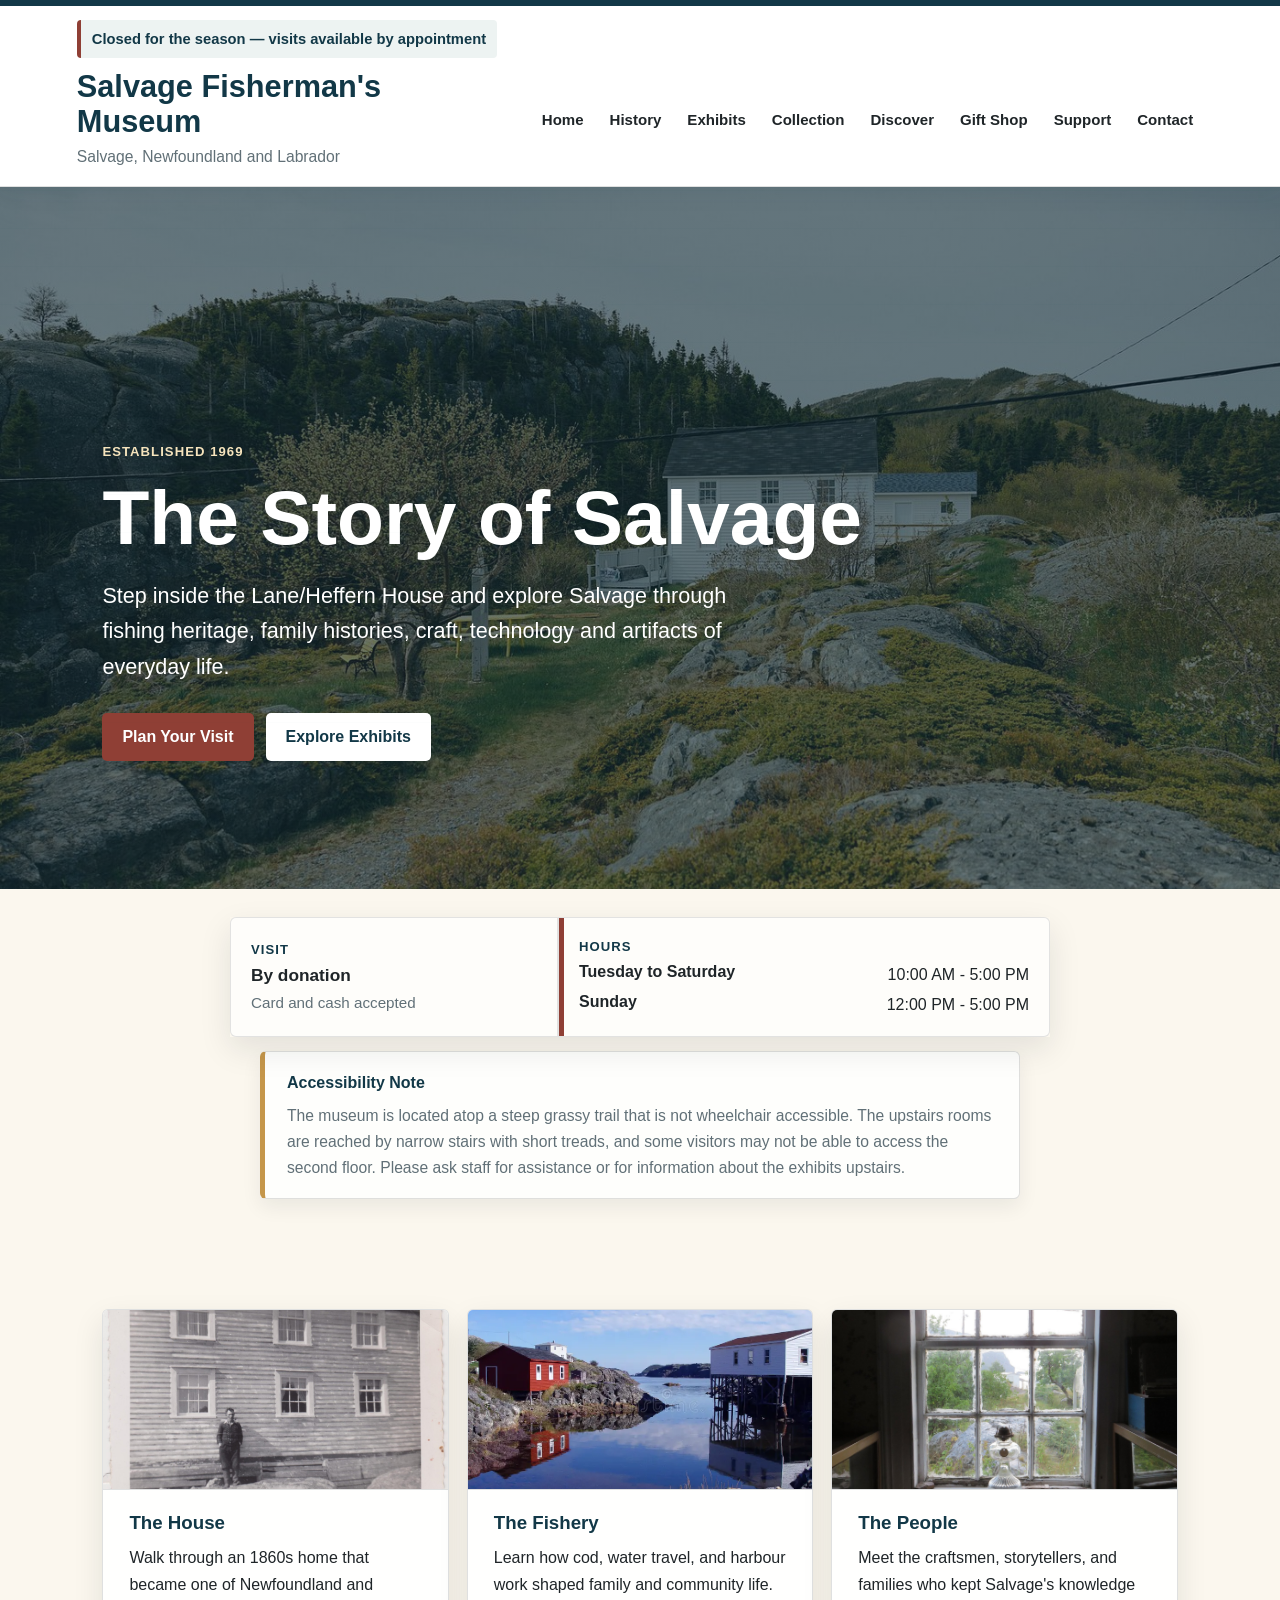
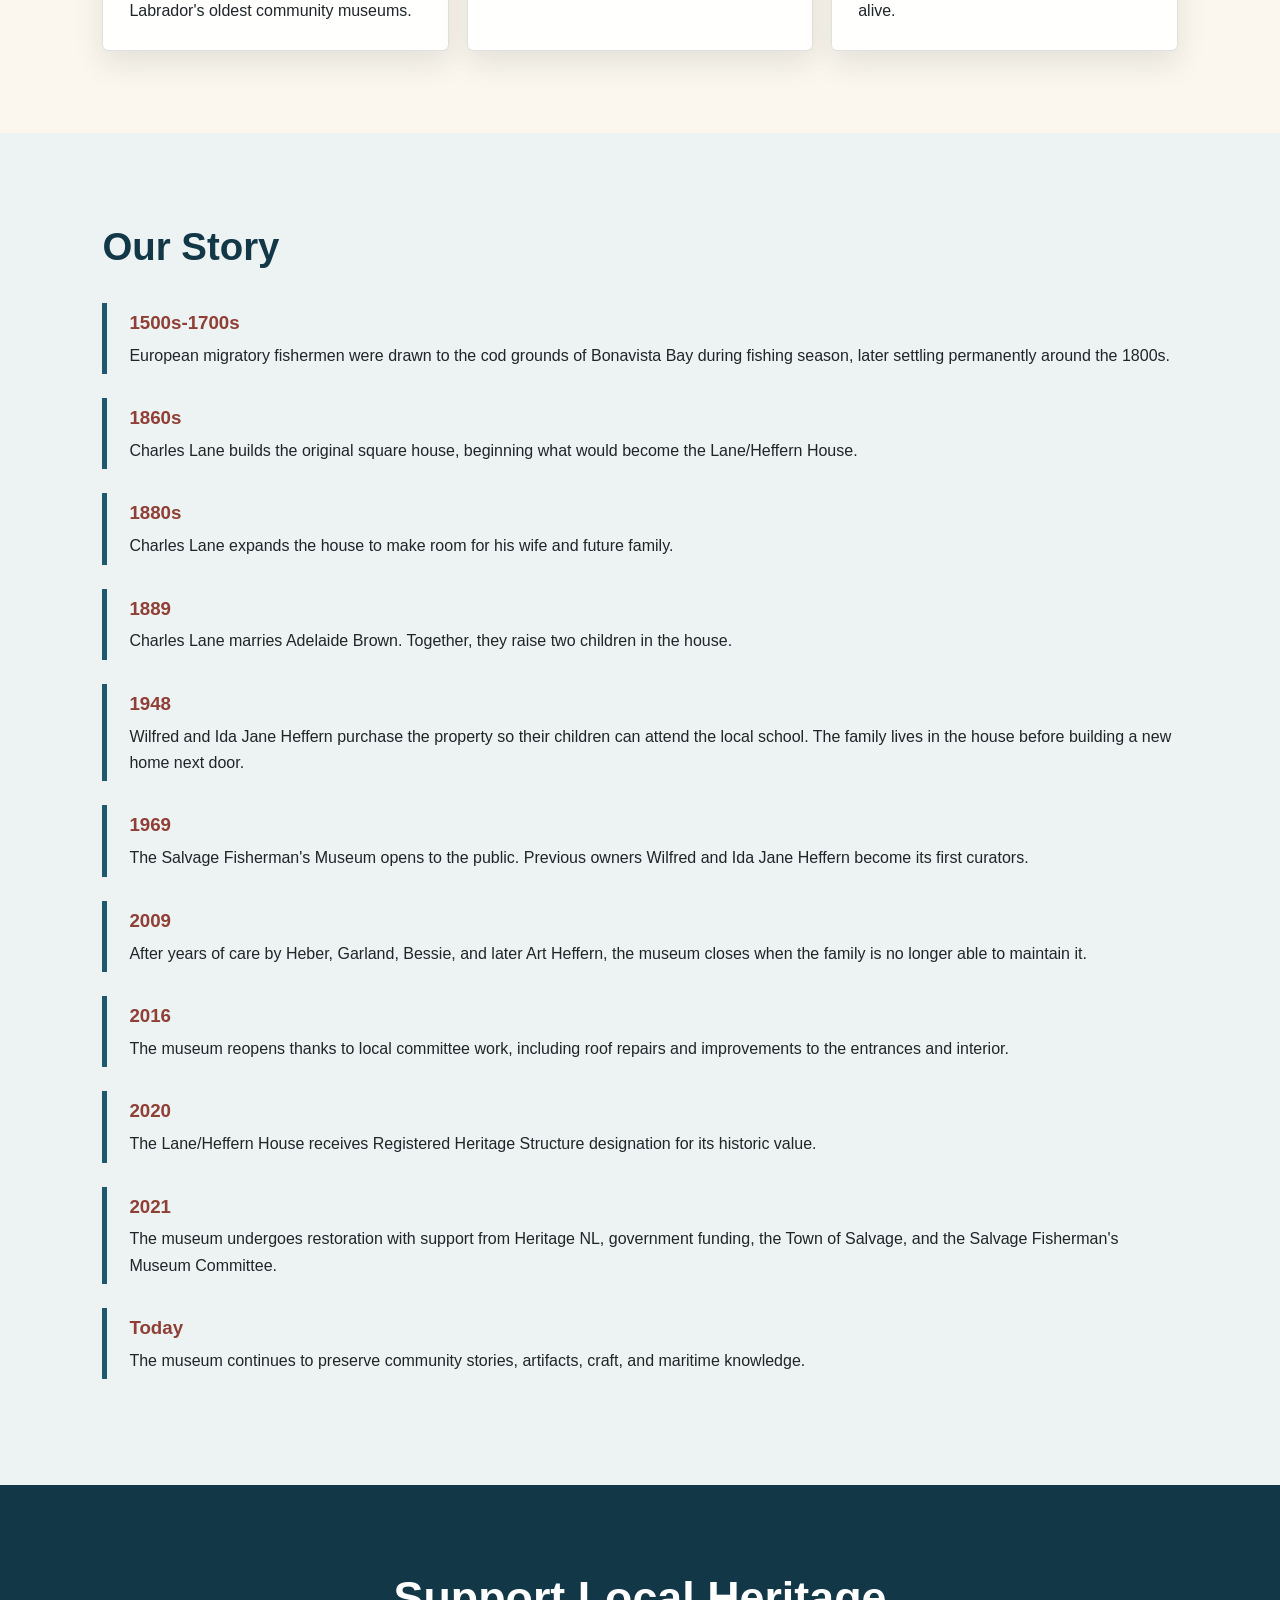
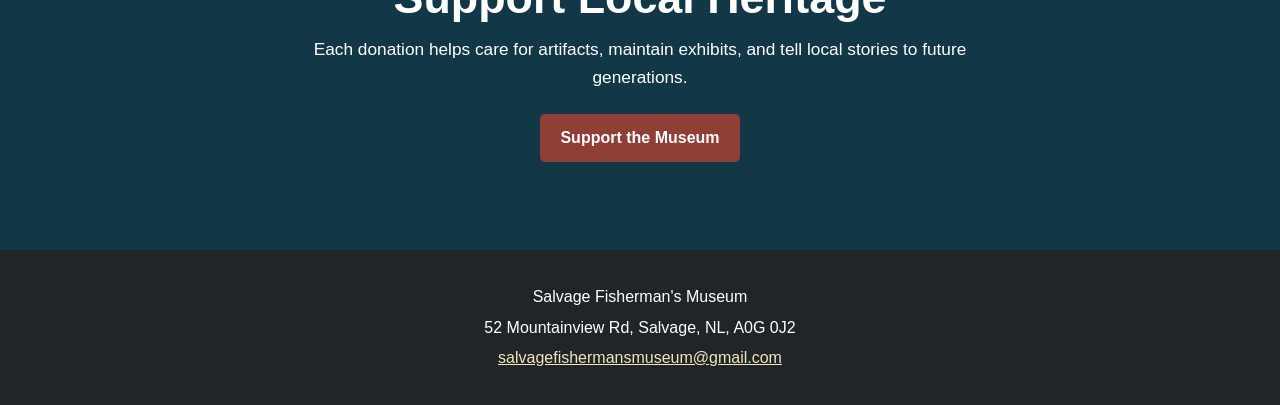
==== index.html @ 5c36ad3f "removed indigenous section on timeline; not meaningful information" ====
<!DOCTYPE html>
<html lang="en"><head>
<meta charset="UTF-8">
<meta name="viewport" content="width=device-width, initial-scale=1.0">
<title>Salvage Fisherman's Museum | Salvage, Newfoundland</title>
<meta name="description" content="Visit the Salvage Fisherman's Museum, also known as the Lane/Heffern House, a community museum preserving fishing heritage, family stories, craft, and life in Salvage, Newfoundland.">
<script type="application/ld+json">
{
  "@context": "https://schema.org",
  "@type": "Museum",
  "name": "Salvage Fisherman's Museum",
  "address": {
    "@type": "PostalAddress",
    "streetAddress": "52 Mountainview Rd",
    "addressLocality": "Salvage",
    "addressRegion": "NL",
    "postalCode": "A0G 0J2",
    "addressCountry": "Canada"
  },
  "description": "A community museum preserving the fishing heritage, stories, landscape, and traditions of Salvage, Newfoundland."
}
</script>
<link rel="stylesheet" href="css/style.css">
</head>

<body>
<header>
<div id="season-status" class="season-banner">By donation - July 7 to September 4</div>

<div class="logo">
<h1>Salvage Fisherman's Museum</h1>
<p>Salvage, Newfoundland and Labrador</p>
</div>

<nav>
<a href="index.html">Home</a>
<a href="history.html">History</a>
<a href="exhibits.html">Exhibits</a>
<a href="collection.html">Collection</a>
<a href="discover.html">Discover</a>
<a href="gift-shop.html">Gift Shop</a>
<a href="support.html">Support</a>
<a href="contact.html">Contact</a>
</nav>
</header>

<section class="hero">
<div class="hero-text">
<h2>The Story of Salvage</h2>
<p>Step inside the Lane/Heffern House and explore Salvage through fishing heritage, family histories, craft, technology and artifacts of everyday life.</p>

<div class="buttons">
<a class="button" href="#visitor-info">Plan Your Visit</a>
<a class="button secondary" href="exhibits.html">Explore Exhibits</a>
</div>
</div>
</section>

<section id="visitor-info" class="notice">
<div class="admission-box">
<span>Visit</span>
<strong>By donation</strong>
<small>Card and cash accepted</small>
</div>
<div class="hours-box">
<span>Hours</span>
<p><strong>Tuesday to Saturday</strong> 10:00 AM - 5:00 PM</p>
<p><strong>Sunday</strong> 12:00 PM - 5:00 PM</p>
</div>
</section>

<section class="home-accessibility">
<h2>Accessibility Note</h2>
<p>The museum is located atop a steep grassy trail that is not wheelchair accessible. The upstairs rooms are reached by narrow stairs with short treads, and some visitors may not be able to access the second floor. Please ask staff for assistance or for information about the exhibits upstairs.</p>
</section>



<section class="cards">
<div class="card">
<img src="images/historic-house-placeholder.jpg" alt="Historic photograph of the museum building">
<h3>The House</h3>
<p>Walk through an 1860s home that became one of Newfoundland and Labrador's oldest community museums.</p>
</div>

<div class="card">
<img src="images/fishing-stages-placeholder.webp" alt="Fishing stages on the harbour in Salvage">
<h3>The Fishery</h3>
<p>Learn how cod, water travel, and harbour work shaped family and community life.</p>
</div>

<div class="card">
<img src="images/main-room-view-placeholder.jpg" alt="View through a museum window from the main room">
<h3>The People</h3>
<p>Meet the craftsmen, storytellers, and families who kept Salvage's knowledge alive.</p>
</div>
</section>

<section class="timeline">
<h2>Our Story</h2>



<div data-editor-block-selected="true">
<h3>1500s-1700s</h3>
<p>European migratory fishermen were drawn to the cod grounds of Bonavista Bay during fishing season, later settling permanently around the 1800s.</p>
</div>

<div>
<h3>1860s</h3>
<p>Charles Lane builds the original square house, beginning what would become the Lane/Heffern House.</p>
</div>

<div>
<h3>1880s</h3>
<p>Charles Lane expands the house to make room for his wife and future family.</p>
</div>

<div>
<h3>1889</h3>
<p>Charles Lane marries Adelaide Brown. Together, they raise two children in the house.</p>
</div>

<div>
<h3>1948</h3>
<p>Wilfred and Ida Jane Heffern purchase the property so their children can attend the local school. The family lives in the house before building a new home next door.</p>
</div>

<div>
<h3>1969</h3>
<p>The Salvage Fisherman's Museum opens to the public. Previous owners Wilfred and Ida Jane Heffern become its first curators.</p>
</div>

<div>
<h3>2009</h3>
<p>After years of care by Heber, Garland, Bessie, and later Art Heffern, the museum closes when the family is no longer able to maintain it.</p>
</div>

<div>
<h3>2016</h3>
<p>The museum reopens thanks to local committee work, including roof repairs and improvements to the entrances and interior.</p>
</div>

<div>
<h3>2020</h3>
<p>The Lane/Heffern House receives Registered Heritage Structure designation for its historic value.</p>
</div>

<div>
<h3>2021</h3>
<p>The museum undergoes restoration with support from Heritage NL, government funding, the Town of Salvage, and the Salvage Fisherman's Museum Committee.</p>
</div>

<div>
<h3>Today</h3>
<p>The museum continues to preserve community stories, artifacts, craft, and maritime knowledge.</p>
</div>
</section>

<section class="support-box">
<h2>Support Local Heritage</h2>
<p>Each donation helps care for artifacts, maintain exhibits, and tell local stories to future generations.</p>
<a class="button" href="support.html">Support the Museum</a>
</section>

<footer>
<p>Salvage Fisherman's Museum</p>
<p>52 Mountainview Rd, Salvage, NL, A0G 0J2</p>
<p><a href="mailto:salvagefishermansmuseum@gmail.com">salvagefishermansmuseum@gmail.com</a></p>
</footer>

<script src="js/main.js"></script>


</body></html>
---- css/style.css ----
:root {
  --ink: #1f2528;
  --muted: #617077;
  --blue: #1f5670;
  --blue-dark: #123847;
  --red: #8f3f35;
  --gold: #c5964a;
  --paper: #fbf7ee;
  --sand: #e8ddc5;
  --mist: #edf3f2;
  --white: #ffffff;
  --line: rgba(31, 37, 40, .14);
  --shadow: 0 12px 30px rgba(20, 34, 42, .10);
}

* {
  box-sizing: border-box;
}

html {
  scroll-behavior: smooth;
}

body {
  margin: 0;
  font-family: Arial, Helvetica, sans-serif;
  background: var(--paper);
  color: var(--ink);
  line-height: 1.65;
}

body::before {
  content: "";
  position: fixed;
  inset: 0;
  pointer-events: none;
  background: linear-gradient(rgba(31,86,112,.025) 1px, transparent 1px);
  background-size: 100% 38px;
  opacity: .45;
}

a {
  color: var(--blue);
}

header {
  position: relative;
  z-index: 2;
  background: var(--white);
  border-top: 6px solid var(--blue-dark);
  border-bottom: 1px solid var(--line);
  padding: 14px clamp(18px, 6vw, 86px) 16px;
  display: grid;
  grid-template-columns: minmax(240px, 1fr) auto;
  gap: 12px 28px;
  align-items: center;
  box-shadow: 0 4px 24px rgba(18, 56, 71, .07);
}

.season-banner {
  grid-column: 1 / -1;
  display: inline-block;
  justify-self: start;
  background: var(--mist);
  color: var(--blue-dark);
  border-left: 4px solid var(--red);
  padding: 7px 11px;
  border-radius: 4px;
  font-weight: 700;
  font-size: .92rem;
}

.logo h1 {
  color: var(--blue-dark);
  margin: 0;
  font-size: clamp(1.45rem, 2.4vw, 2.15rem);
  line-height: 1.12;
  letter-spacing: 0;
}

.logo p {
  margin: 5px 0 0;
  color: var(--muted);
  font-size: .98rem;
}

nav {
  display: flex;
  flex-wrap: wrap;
  justify-content: flex-end;
  gap: 6px;
}

nav a {
  text-decoration: none;
  color: var(--ink);
  padding: 8px 10px;
  border-radius: 4px;
  font-weight: 700;
  font-size: .94rem;
}

nav a:hover {
  background: var(--mist);
  color: var(--blue-dark);
}

.hero {
  min-height: min(78vh, 760px);
  display: grid;
  align-items: end;
  padding: clamp(70px, 10vw, 130px) clamp(22px, 8vw, 110px);
  background:
    linear-gradient(rgba(18, 42, 52, .62), rgba(18, 42, 52, .62)),
    url("../images/museum-landscape-placeholder.jpg");
  background-size: cover;
  background-position: center;
  color: var(--white);
}

.hero-text {
  max-width: 780px;
}

.hero-text::before {
  content: "Established 1969";
  display: inline-block;
  margin-bottom: 18px;
  color: #f6e4bd;
  font-weight: 700;
  letter-spacing: .08em;
  text-transform: uppercase;
  font-size: .82rem;
}

.hero h2 {
  margin: 0;
  font-size: clamp(2.8rem, 6vw, 5.9rem);
  line-height: .98;
  letter-spacing: 0;
}

.hero p {
  max-width: 670px;
  margin: 22px 0 0;
  font-size: clamp(1.05rem, 1.7vw, 1.35rem);
}

.buttons {
  display: flex;
  gap: 12px;
  flex-wrap: wrap;
  margin-top: 28px;
}

.button {
  display: inline-flex;
  align-items: center;
  justify-content: center;
  min-height: 44px;
  background: var(--red);
  color: var(--white);
  padding: 11px 20px;
  border-radius: 5px;
  text-decoration: none;
  font-weight: 700;
}

.button:hover {
  background: #75342d;
}

.secondary {
  background: var(--white);
  color: var(--blue-dark);
}

.secondary:hover {
  background: #f6ead3;
}

.notice {
  position: relative;
  z-index: 1;
  display: grid;
  grid-template-columns: .8fr 1.2fr;
  gap: 0;
  align-items: stretch;
  width: min(820px, calc(100% - 44px));
  margin: 28px auto;
  padding: 0;
  background: transparent;
  border-bottom: 0;
  box-shadow: var(--shadow);
}

.notice div {
  display: grid;
  align-content: center;
  gap: 4px;
  min-height: 92px;
  padding: 18px 20px;
  background: rgba(255, 255, 255, .72);
  border: 1px solid rgba(31, 37, 40, .12);
}

.notice span {
  color: var(--blue-dark);
  font-size: .82rem;
  font-weight: 700;
  letter-spacing: .08em;
  text-transform: uppercase;
}

.notice strong {
  color: var(--ink);
  font-size: 1.08rem;
  line-height: 1.25;
}

.notice p {
  display: flex;
  justify-content: space-between;
  gap: 18px;
  margin: 0;
  color: var(--ink);
}

.notice p strong {
  font-size: 1rem;
}

.notice small {
  color: var(--muted);
  font-size: .95rem;
}

.hours-box {
  border-color: rgba(143, 63, 53, .28);
  border-left: 0;
  border-radius: 0 6px 6px 0;
  box-shadow: inset 5px 0 0 var(--red);
}

.admission-box {
  border-radius: 6px 0 0 6px;
}

.home-accessibility {
  width: min(760px, calc(100% - 44px));
  margin: -14px auto 28px;
  padding: 18px 22px;
  background: rgba(255, 255, 255, .8);
  border: 1px solid var(--line);
  border-left: 5px solid var(--gold);
  border-radius: 6px;
  box-shadow: 0 8px 20px rgba(20, 34, 42, .07);
}

.home-accessibility h2 {
  margin: 0 0 6px;
  color: var(--blue-dark);
  font-size: 1rem;
}

.home-accessibility p {
  margin: 0;
  color: var(--muted);
  font-size: .98rem;
}

.notice h2,
.notice p {
  margin: 0;
}

.notice h2 {
  color: var(--blue-dark);
  font-size: 1.25rem;
}

.photo-note {
  position: relative;
  z-index: 1;
  padding: 12px clamp(22px, 8vw, 110px);
  background: #fff8e8;
  border-bottom: 1px solid rgba(197, 150, 74, .45);
  color: #6a542d;
  font-size: .95rem;
}

.photo-note p {
  margin: 0;
}

.cards {
  position: relative;
  z-index: 1;
  display: grid;
  grid-template-columns: repeat(auto-fit, minmax(245px, 1fr));
  gap: 18px;
  padding: clamp(42px, 7vw, 82px) clamp(22px, 8vw, 110px);
}

.card {
  background: rgba(255, 255, 255, .94);
  padding: 26px;
  border: 1px solid var(--line);
  border-radius: 6px;
  box-shadow: var(--shadow);
  overflow: hidden;
}

.card img {
  display: block;
  width: calc(100% + 52px);
  max-width: none;
  height: 180px;
  object-fit: cover;
  margin: -26px -26px 22px;
  border-bottom: 1px solid var(--line);
}

.photo-placeholder {
  display: grid;
  place-items: center;
  width: calc(100% + 52px);
  height: 180px;
  margin: -26px -26px 22px;
  overflow: hidden;
  background:
    linear-gradient(135deg, rgba(31, 86, 112, .12), rgba(197, 150, 74, .18)),
    var(--mist);
  border-bottom: 1px dashed rgba(31, 37, 40, .28);
  color: var(--blue-dark);
  font-size: .86rem;
  font-weight: 700;
  letter-spacing: .08em;
  text-transform: uppercase;
}

.photo-placeholder img {
  display: block;
  width: 100%;
  height: 100%;
  object-fit: cover;
  margin: 0;
  border: 0;
}

.card h3 {
  color: var(--blue-dark);
  margin: 0 0 10px;
  line-height: 1.22;
}

.card p {
  margin: 0;
}

.card p + p {
  margin-top: 12px;
}

.card a {
  overflow-wrap: anywhere;
}

.email-line {
  font-size: .96rem;
}

.tone-white {
  background: var(--white);
}

.tone-sand {
  background: var(--sand);
}

.tone-mist {
  background: var(--mist);
}

.tone-blue {
  background: var(--blue-dark);
  color: var(--white);
  border-color: rgba(255, 255, 255, .2);
}

.tone-blue h2,
.tone-blue h3 {
  color: #f6e4bd;
}

.tone-blue p,
.tone-blue small {
  color: var(--white);
}

.tone-blue a {
  color: #f6e4bd;
}

.tone-red-accent {
  border-left: 6px solid var(--red);
}

.timeline {
  position: relative;
  z-index: 1;
  padding: clamp(42px, 7vw, 82px) clamp(22px, 8vw, 110px);
  background: var(--mist);
}

.timeline h2 {
  margin: 0 0 24px;
  color: var(--blue-dark);
  font-size: clamp(1.8rem, 3vw, 2.6rem);
}

.timeline div {
  border-left: 5px solid var(--blue);
  padding: 5px 0 5px 22px;
  margin-bottom: 24px;
}

.timeline h3 {
  margin: 0 0 4px;
  color: var(--red);
}

.timeline p {
  margin: 0;
}

.support-box {
  position: relative;
  z-index: 1;
  background: var(--blue-dark);
  color: var(--white);
  text-align: center;
  padding: clamp(48px, 8vw, 88px) clamp(22px, 8vw, 110px);
}

.support-box h2 {
  margin: 0 0 12px;
  font-size: clamp(1.8rem, 3.5vw, 3rem);
  line-height: 1.1;
}

.support-box p {
  max-width: 720px;
  margin: 0 auto 22px;
  font-size: 1.08rem;
}

.page-header {
  position: relative;
  z-index: 1;
  padding: clamp(58px, 9vw, 105px) clamp(22px, 8vw, 110px);
  background:
    linear-gradient(90deg, rgba(18,56,71,.96), rgba(31,86,112,.78)),
    linear-gradient(135deg, var(--blue-dark), var(--blue));
  color: var(--white);
}

.page-header h2 {
  max-width: 900px;
  font-size: clamp(2.1rem, 5vw, 4.2rem);
  line-height: 1.02;
  margin: 0 0 14px;
}

.page-header p {
  max-width: 760px;
  margin: 0;
  font-size: clamp(1.05rem, 1.8vw, 1.28rem);
}

.wide-photo {
  position: relative;
  z-index: 1;
  width: min(1120px, calc(100% - 44px));
  margin: 34px auto 0;
}

.wide-photo img {
  display: block;
  width: 100%;
  aspect-ratio: 16 / 7;
  object-fit: cover;
  border-radius: 6px;
  box-shadow: var(--shadow);
}

.wide-photo figcaption {
  margin-top: 8px;
  color: var(--muted);
  font-size: .92rem;
}

.content {
  position: relative;
  z-index: 1;
  padding: clamp(42px, 7vw, 78px) clamp(22px, 8vw, 110px);
  max-width: 1080px;
  margin: auto;
}

.content h2 {
  color: var(--blue-dark);
  margin: 0 0 12px;
  font-size: clamp(1.55rem, 2.6vw, 2.25rem);
  line-height: 1.16;
}

.content h2:not(:first-child) {
  margin-top: 34px;
}

.content p {
  margin: 0 0 18px;
  font-size: 1.06rem;
}

.note {
  background: var(--white);
  border-left: 6px solid var(--gold);
  border-radius: 6px;
  padding: 24px;
  margin: 30px 0;
  box-shadow: var(--shadow);
}

.note h3 {
  color: var(--blue-dark);
  margin: 0 0 8px;
}

.note p:last-child {
  margin-bottom: 0;
}

.timeline.compact {
  padding: 26px 0;
  background: transparent;
}

.timeline.compact div {
  background: var(--white);
  border: 1px solid var(--line);
  border-left: 5px solid var(--blue);
  border-radius: 6px;
  padding: 16px 18px 16px 24px;
  box-shadow: 0 8px 20px rgba(20, 34, 42, .07);
}

.resource-list {
  display: grid;
  grid-template-columns: repeat(auto-fit, minmax(220px, 1fr));
  gap: 14px;
}

.resource-list a {
  background: var(--white);
  padding: 20px;
  border: 1px solid var(--line);
  border-radius: 6px;
  text-decoration: none;
  color: var(--blue-dark);
  font-weight: 700;
  box-shadow: 0 8px 20px rgba(20, 34, 42, .07);
}

.gallery {
  display: grid;
  grid-template-columns: repeat(auto-fit, minmax(250px, 1fr));
  gap: 18px;
}

.gallery img {
  width: 100%;
  height: 250px;
  object-fit: cover;
  border-radius: 6px;
}

footer {
  position: relative;
  z-index: 1;
  background: #1f2528;
  color: var(--white);
  padding: 30px clamp(22px, 8vw, 110px);
  text-align: center;
}

footer p {
  margin: 4px 0;
}

footer a {
  color: #f6e4bd;
}

footer a:hover {
  color: var(--white);
}

button,
.button {
  cursor: pointer;
}

a:focus,
button:focus {
  outline: 4px solid var(--gold);
  outline-offset: 3px;
}

.menu-button {
  background: var(--blue-dark);
  color: var(--white);
  border: none;
  padding: 11px 16px;
  border-radius: 5px;
  font-size: 1rem;
  margin-left: auto;
}

@media (max-width: 920px) {
  header {
    grid-template-columns: 1fr;
  }

  nav {
    justify-content: flex-start;
  }

  .notice {
    grid-template-columns: 1fr;
  }

  .admission-box {
    border-radius: 6px 6px 0 0;
  }

  .hours-box {
    border-left: 1px solid rgba(31, 37, 40, .12);
    border-top: 0;
    border-radius: 0 0 6px 6px;
  }
}

@media (max-width: 700px) {
  header {
    display: block;
  }

  .season-banner {
    margin-bottom: 14px;
  }

  .menu-button {
    display: block;
    margin: 16px 0 0;
  }

  nav {
    display: none;
    margin-top: 14px;
  }

  nav.open {
    display: grid;
    gap: 4px;
  }

  nav a {
    display: block;
    padding: 10px 0;
  }

  .hero {
    min-height: 68vh;
  }

  .notice p {
    display: block;
  }

  .cards {
    grid-template-columns: 1fr;
  }

  .card {
    padding: 22px;
  }
}
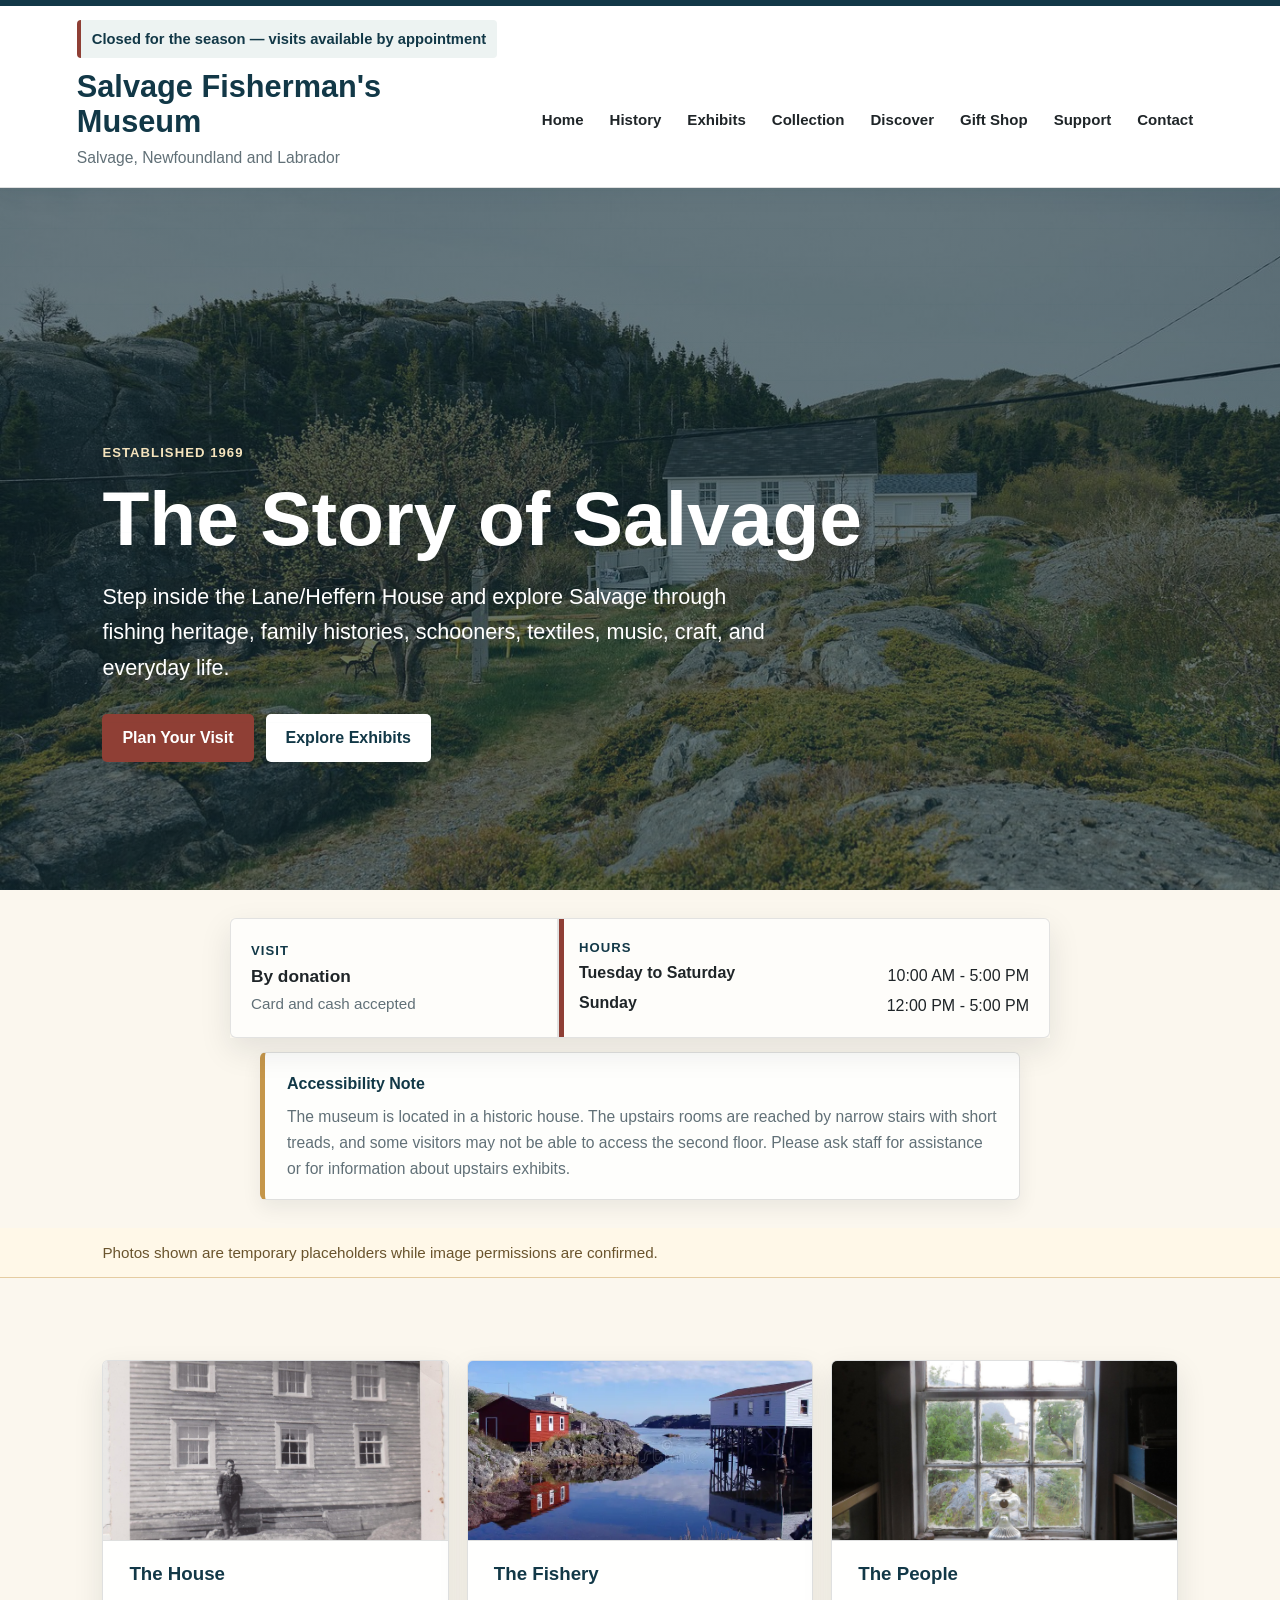
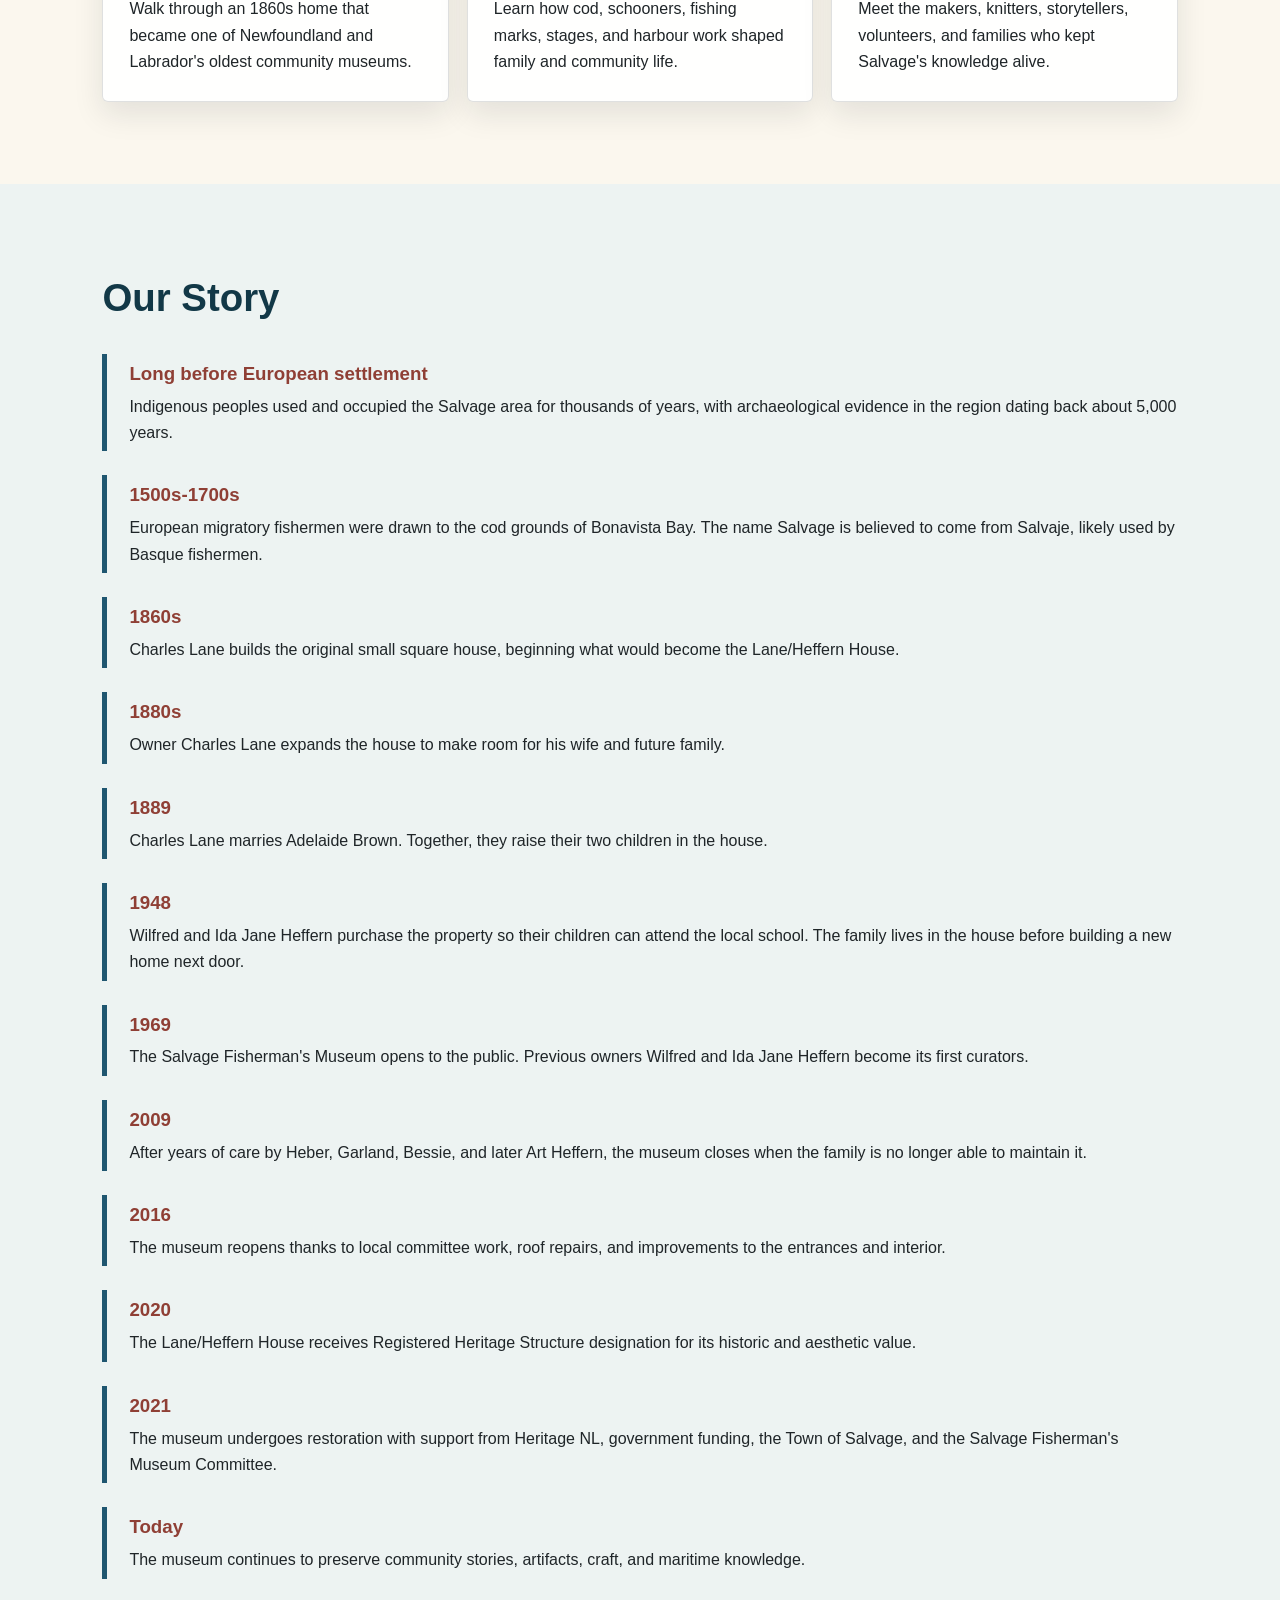
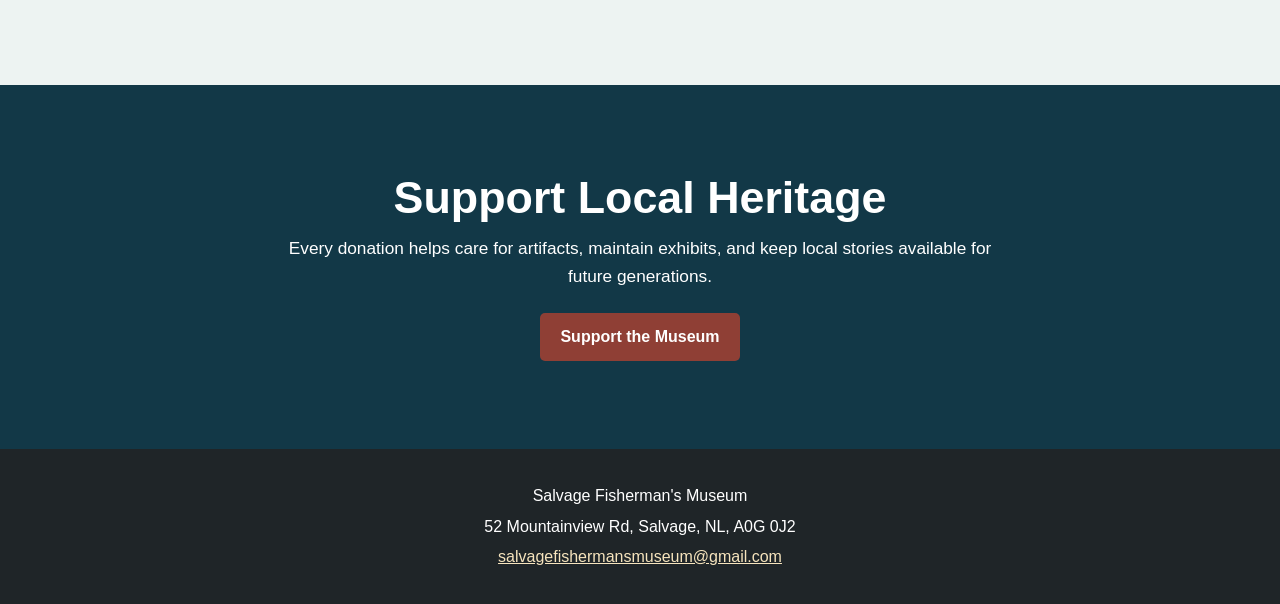
==== commit 6adcd523: "improved mobile, added clickable title, changed menu to be visible on each page" ====
--- a/index.html
+++ b/index.html
@@ -1,5 +1,6 @@
 <!DOCTYPE html>
-<html lang="en"><head>
+<html lang="en">
+<head>
 <meta charset="UTF-8">
 <meta name="viewport" content="width=device-width, initial-scale=1.0">
 <title>Salvage Fisherman's Museum | Salvage, Newfoundland</title>
@@ -25,10 +26,10 @@
 
 <body>
 <header>
-<div id="season-status" class="season-banner">By donation - July 7 to September 4</div>
+<div id="season-status" class="season-banner">Open for the season - July 7 to September 4</div>
 
 <div class="logo">
-<h1>Salvage Fisherman's Museum</h1>
+<a class="home-link" href="index.html" aria-label="Go to homepage"><h1>Salvage Fisherman's Museum</h1></a>
 <p>Salvage, Newfoundland and Labrador</p>
 </div>
 
@@ -47,7 +48,7 @@
 <section class="hero">
 <div class="hero-text">
 <h2>The Story of Salvage</h2>
-<p>Step inside the Lane/Heffern House and explore Salvage through fishing heritage, family histories, craft, technology and artifacts of everyday life.</p>
+<p>Step inside the Lane/Heffern House and explore Salvage through fishing heritage, family histories, schooners, textiles, music, craft, and everyday life.</p>
 
 <div class="buttons">
 <a class="button" href="#visitor-info">Plan Your Visit</a>
@@ -71,10 +72,12 @@
 
 <section class="home-accessibility">
 <h2>Accessibility Note</h2>
-<p>The museum is located atop a steep grassy trail that is not wheelchair accessible. The upstairs rooms are reached by narrow stairs with short treads, and some visitors may not be able to access the second floor. Please ask staff for assistance or for information about the exhibits upstairs.</p>
+<p>The museum is located in a historic house. The upstairs rooms are reached by narrow stairs with short treads, and some visitors may not be able to access the second floor. Please ask staff for assistance or for information about upstairs exhibits.</p>
 </section>
 
-
+<section class="photo-note">
+<p>Photos shown are temporary placeholders while image permissions are confirmed.</p>
+</section>
 
 <section class="cards">
 <div class="card">
@@ -86,39 +89,42 @@
 <div class="card">
 <img src="images/fishing-stages-placeholder.webp" alt="Fishing stages on the harbour in Salvage">
 <h3>The Fishery</h3>
-<p>Learn how cod, water travel, and harbour work shaped family and community life.</p>
+<p>Learn how cod, schooners, fishing marks, stages, and harbour work shaped family and community life.</p>
 </div>
 
 <div class="card">
 <img src="images/main-room-view-placeholder.jpg" alt="View through a museum window from the main room">
 <h3>The People</h3>
-<p>Meet the craftsmen, storytellers, and families who kept Salvage's knowledge alive.</p>
+<p>Meet the makers, knitters, storytellers, volunteers, and families who kept Salvage's knowledge alive.</p>
 </div>
 </section>
 
 <section class="timeline">
 <h2>Our Story</h2>
 
+<div>
+<h3>Long before European settlement</h3>
+<p>Indigenous peoples used and occupied the Salvage area for thousands of years, with archaeological evidence in the region dating back about 5,000 years.</p>
+</div>
 
-
-<div data-editor-block-selected="true">
+<div>
 <h3>1500s-1700s</h3>
-<p>European migratory fishermen were drawn to the cod grounds of Bonavista Bay during fishing season, later settling permanently around the 1800s.</p>
+<p>European migratory fishermen were drawn to the cod grounds of Bonavista Bay. The name Salvage is believed to come from Salvaje, likely used by Basque fishermen.</p>
 </div>
 
 <div>
 <h3>1860s</h3>
-<p>Charles Lane builds the original square house, beginning what would become the Lane/Heffern House.</p>
+<p>Charles Lane builds the original small square house, beginning what would become the Lane/Heffern House.</p>
 </div>
 
 <div>
 <h3>1880s</h3>
-<p>Charles Lane expands the house to make room for his wife and future family.</p>
+<p>Owner Charles Lane expands the house to make room for his wife and future family.</p>
 </div>
 
 <div>
 <h3>1889</h3>
-<p>Charles Lane marries Adelaide Brown. Together, they raise two children in the house.</p>
+<p>Charles Lane marries Adelaide Brown. Together, they raise their two children in the house.</p>
 </div>
 
 <div>
@@ -138,12 +144,12 @@
 
 <div>
 <h3>2016</h3>
-<p>The museum reopens thanks to local committee work, including roof repairs and improvements to the entrances and interior.</p>
+<p>The museum reopens thanks to local committee work, roof repairs, and improvements to the entrances and interior.</p>
 </div>
 
 <div>
 <h3>2020</h3>
-<p>The Lane/Heffern House receives Registered Heritage Structure designation for its historic value.</p>
+<p>The Lane/Heffern House receives Registered Heritage Structure designation for its historic and aesthetic value.</p>
 </div>
 
 <div>
@@ -159,7 +165,7 @@
 
 <section class="support-box">
 <h2>Support Local Heritage</h2>
-<p>Each donation helps care for artifacts, maintain exhibits, and tell local stories to future generations.</p>
+<p>Every donation helps care for artifacts, maintain exhibits, and keep local stories available for future generations.</p>
 <a class="button" href="support.html">Support the Museum</a>
 </section>
 
@@ -170,6 +176,5 @@
 </footer>
 
 <script src="js/main.js"></script>
-
-
-</body></html>+</body>
+</html>
--- a/css/style.css
+++ b/css/style.css
@@ -78,6 +78,17 @@
   letter-spacing: 0;
 }
 
+.logo .home-link {
+  display: inline-block;
+  color: inherit;
+  text-decoration: none;
+}
+
+.logo .home-link:hover h1,
+.logo .home-link:focus h1 {
+  color: var(--blue);
+}
+
 .logo p {
   margin: 5px 0 0;
   color: var(--muted);
@@ -619,13 +630,17 @@
 }
 
 .menu-button {
+  display: none;
   background: var(--blue-dark);
   color: var(--white);
-  border: none;
-  padding: 11px 16px;
+  border: 1px solid var(--blue-dark);
+  padding: 13px 16px;
   border-radius: 5px;
   font-size: 1rem;
-  margin-left: auto;
+  font-weight: 700;
+  letter-spacing: 0;
+  width: 100%;
+  text-align: left;
 }
 
 @media (max-width: 920px) {
@@ -664,21 +679,42 @@
   .menu-button {
     display: block;
     margin: 16px 0 0;
+    position: relative;
+  }
+
+  .menu-button::after {
+    content: "+";
+    position: absolute;
+    right: 16px;
+    top: 50%;
+    transform: translateY(-50%);
+    font-size: 1.2rem;
+    line-height: 1;
+  }
+
+  .menu-button[aria-expanded="true"]::after {
+    content: "-";
   }
 
   nav {
     display: none;
-    margin-top: 14px;
+    margin-top: 0;
+    border: 1px solid var(--line);
+    border-top: 0;
+    border-radius: 0 0 5px 5px;
+    background: var(--white);
+    overflow: hidden;
   }
 
   nav.open {
     display: grid;
-    gap: 4px;
+    gap: 0;
   }
 
   nav a {
     display: block;
-    padding: 10px 0;
+    padding: 12px 16px;
+    border-top: 1px solid var(--line);
   }
 
   .hero {
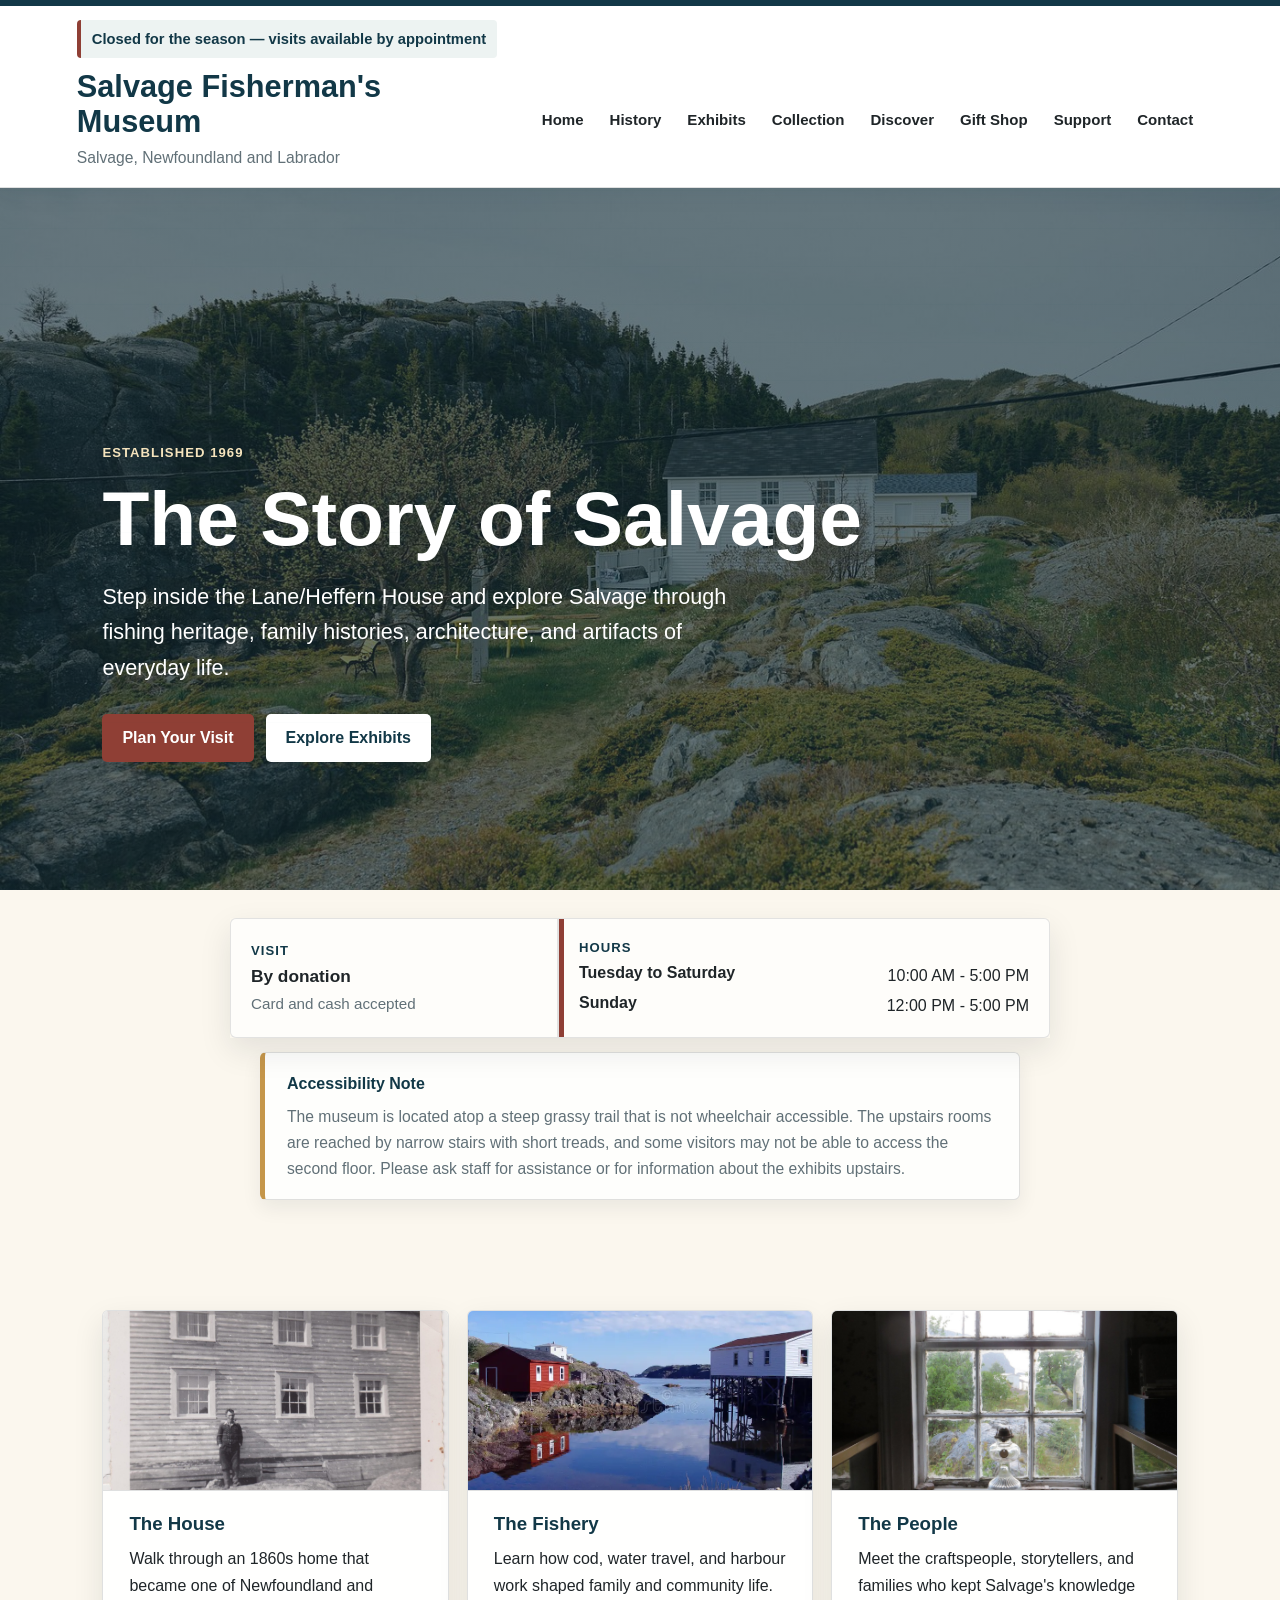
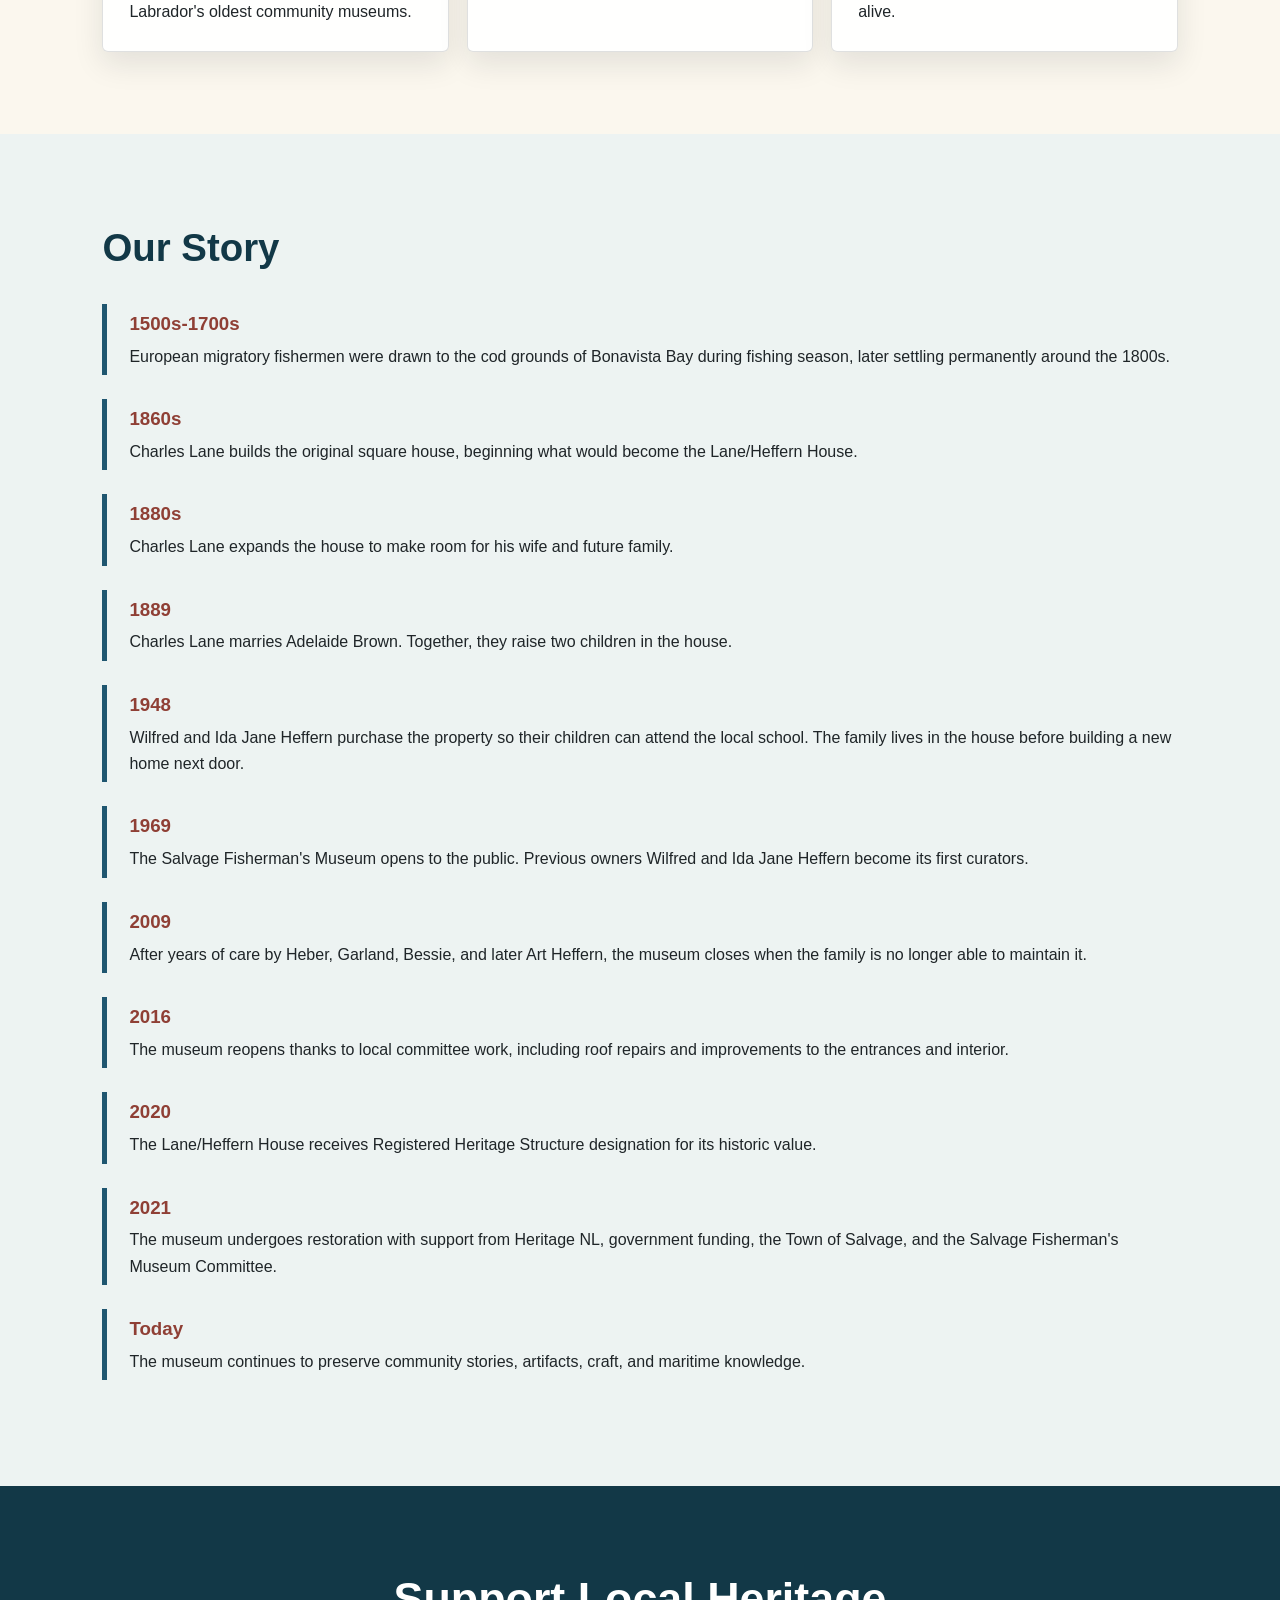
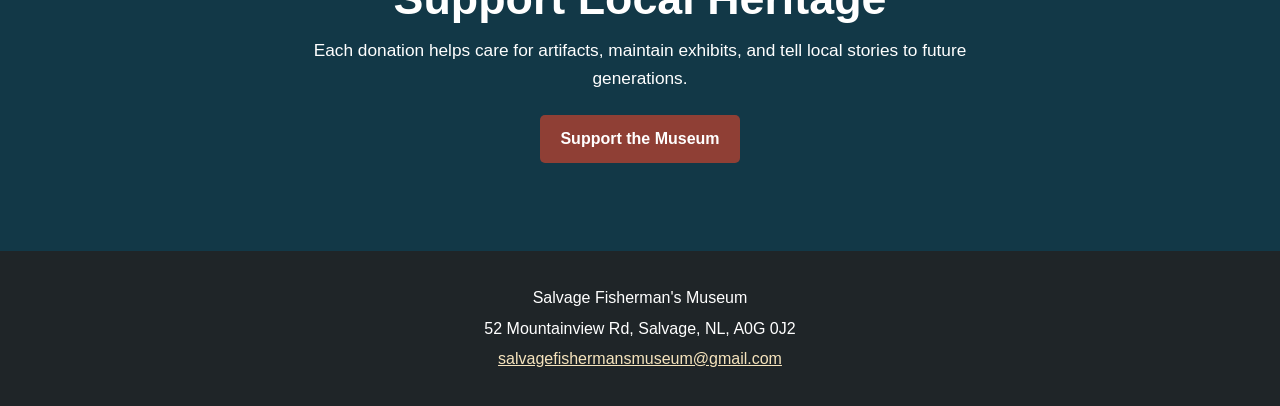
==== commit 4864ba5f: "additional text edits" ====
--- a/index.html
+++ b/index.html
@@ -1,6 +1,5 @@
 <!DOCTYPE html>
-<html lang="en">
-<head>
+<html lang="en"><head>
 <meta charset="UTF-8">
 <meta name="viewport" content="width=device-width, initial-scale=1.0">
 <title>Salvage Fisherman's Museum | Salvage, Newfoundland</title>
@@ -48,7 +47,7 @@
 <section class="hero">
 <div class="hero-text">
 <h2>The Story of Salvage</h2>
-<p>Step inside the Lane/Heffern House and explore Salvage through fishing heritage, family histories, schooners, textiles, music, craft, and everyday life.</p>
+<p>Step inside the Lane/Heffern House and explore Salvage through fishing heritage, family histories, architecture, and artifacts of everyday life.</p>
 
 <div class="buttons">
 <a class="button" href="#visitor-info">Plan Your Visit</a>
@@ -72,12 +71,10 @@
 
 <section class="home-accessibility">
 <h2>Accessibility Note</h2>
-<p>The museum is located in a historic house. The upstairs rooms are reached by narrow stairs with short treads, and some visitors may not be able to access the second floor. Please ask staff for assistance or for information about upstairs exhibits.</p>
+<p>The museum is located atop a steep grassy trail that is not wheelchair accessible. The upstairs rooms are reached by narrow stairs with short treads, and some visitors may not be able to access the second floor. Please ask staff for assistance or for information about the exhibits upstairs.</p>
 </section>
 
-<section class="photo-note">
-<p>Photos shown are temporary placeholders while image permissions are confirmed.</p>
-</section>
+
 
 <section class="cards">
 <div class="card">
@@ -89,13 +86,13 @@
 <div class="card">
 <img src="images/fishing-stages-placeholder.webp" alt="Fishing stages on the harbour in Salvage">
 <h3>The Fishery</h3>
-<p>Learn how cod, schooners, fishing marks, stages, and harbour work shaped family and community life.</p>
+<p>Learn how cod, water travel, and harbour work shaped family and community life.</p>
 </div>
 
-<div class="card">
+<div class="card" data-editor-block-selected="true">
 <img src="images/main-room-view-placeholder.jpg" alt="View through a museum window from the main room">
 <h3>The People</h3>
-<p>Meet the makers, knitters, storytellers, volunteers, and families who kept Salvage's knowledge alive.</p>
+<p>Meet the craftspeople, storytellers, and families who kept Salvage's knowledge alive.</p>
 </div>
 </section>
 
@@ -103,28 +100,23 @@
 <h2>Our Story</h2>
 
 <div>
-<h3>Long before European settlement</h3>
-<p>Indigenous peoples used and occupied the Salvage area for thousands of years, with archaeological evidence in the region dating back about 5,000 years.</p>
-</div>
-
-<div>
 <h3>1500s-1700s</h3>
-<p>European migratory fishermen were drawn to the cod grounds of Bonavista Bay. The name Salvage is believed to come from Salvaje, likely used by Basque fishermen.</p>
+<p>European migratory fishermen were drawn to the cod grounds of Bonavista Bay during fishing season, later settling permanently around the 1800s.</p>
 </div>
 
 <div>
 <h3>1860s</h3>
-<p>Charles Lane builds the original small square house, beginning what would become the Lane/Heffern House.</p>
+<p>Charles Lane builds the original square house, beginning what would become the Lane/Heffern House.</p>
 </div>
 
 <div>
 <h3>1880s</h3>
-<p>Owner Charles Lane expands the house to make room for his wife and future family.</p>
+<p>Charles Lane expands the house to make room for his wife and future family.</p>
 </div>
 
 <div>
 <h3>1889</h3>
-<p>Charles Lane marries Adelaide Brown. Together, they raise their two children in the house.</p>
+<p>Charles Lane marries Adelaide Brown. Together, they raise two children in the house.</p>
 </div>
 
 <div>
@@ -144,12 +136,12 @@
 
 <div>
 <h3>2016</h3>
-<p>The museum reopens thanks to local committee work, roof repairs, and improvements to the entrances and interior.</p>
+<p>The museum reopens thanks to local committee work, including roof repairs and improvements to the entrances and interior.</p>
 </div>
 
 <div>
 <h3>2020</h3>
-<p>The Lane/Heffern House receives Registered Heritage Structure designation for its historic and aesthetic value.</p>
+<p>The Lane/Heffern House receives Registered Heritage Structure designation for its historic value.</p>
 </div>
 
 <div>
@@ -165,7 +157,7 @@
 
 <section class="support-box">
 <h2>Support Local Heritage</h2>
-<p>Every donation helps care for artifacts, maintain exhibits, and keep local stories available for future generations.</p>
+<p>Each donation helps care for artifacts, maintain exhibits, and tell local stories to future generations.</p>
 <a class="button" href="support.html">Support the Museum</a>
 </section>
 
@@ -176,5 +168,6 @@
 </footer>
 
 <script src="js/main.js"></script>
-</body>
-</html>
+
+
+</body></html>
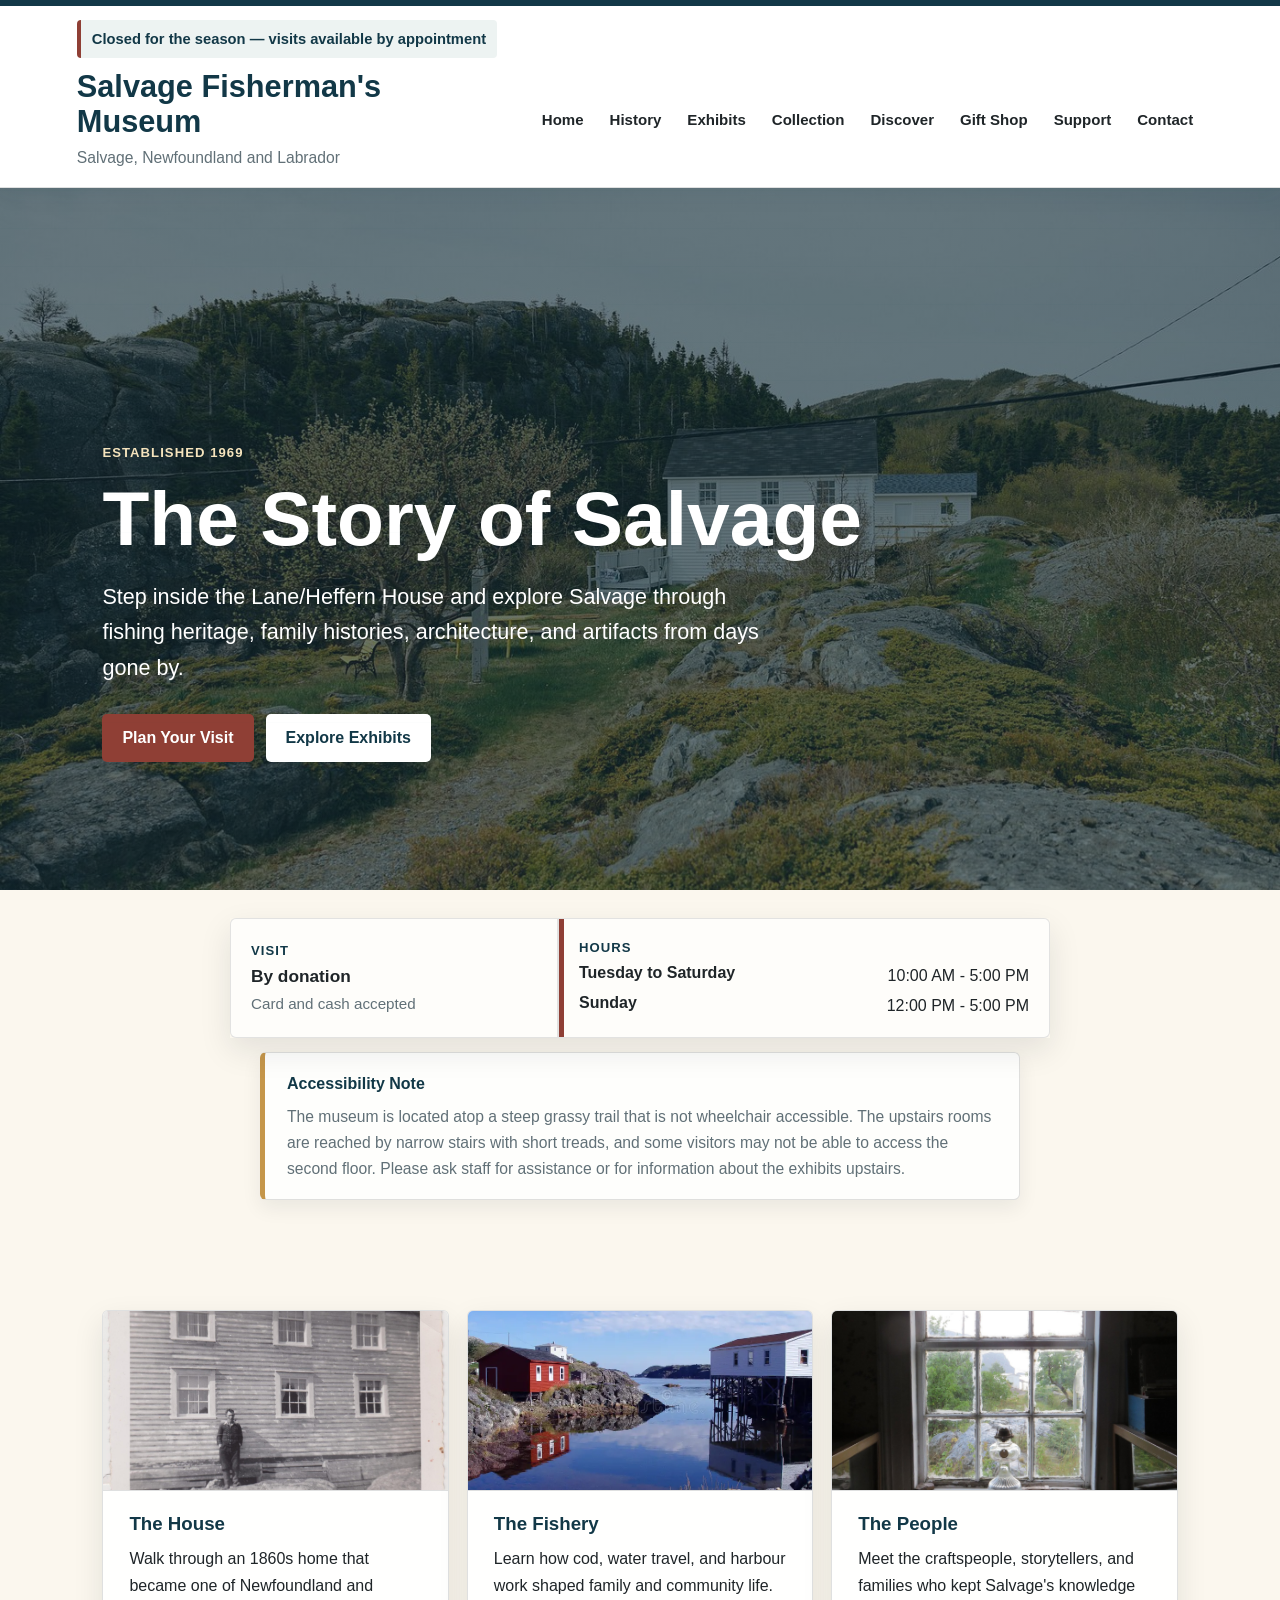
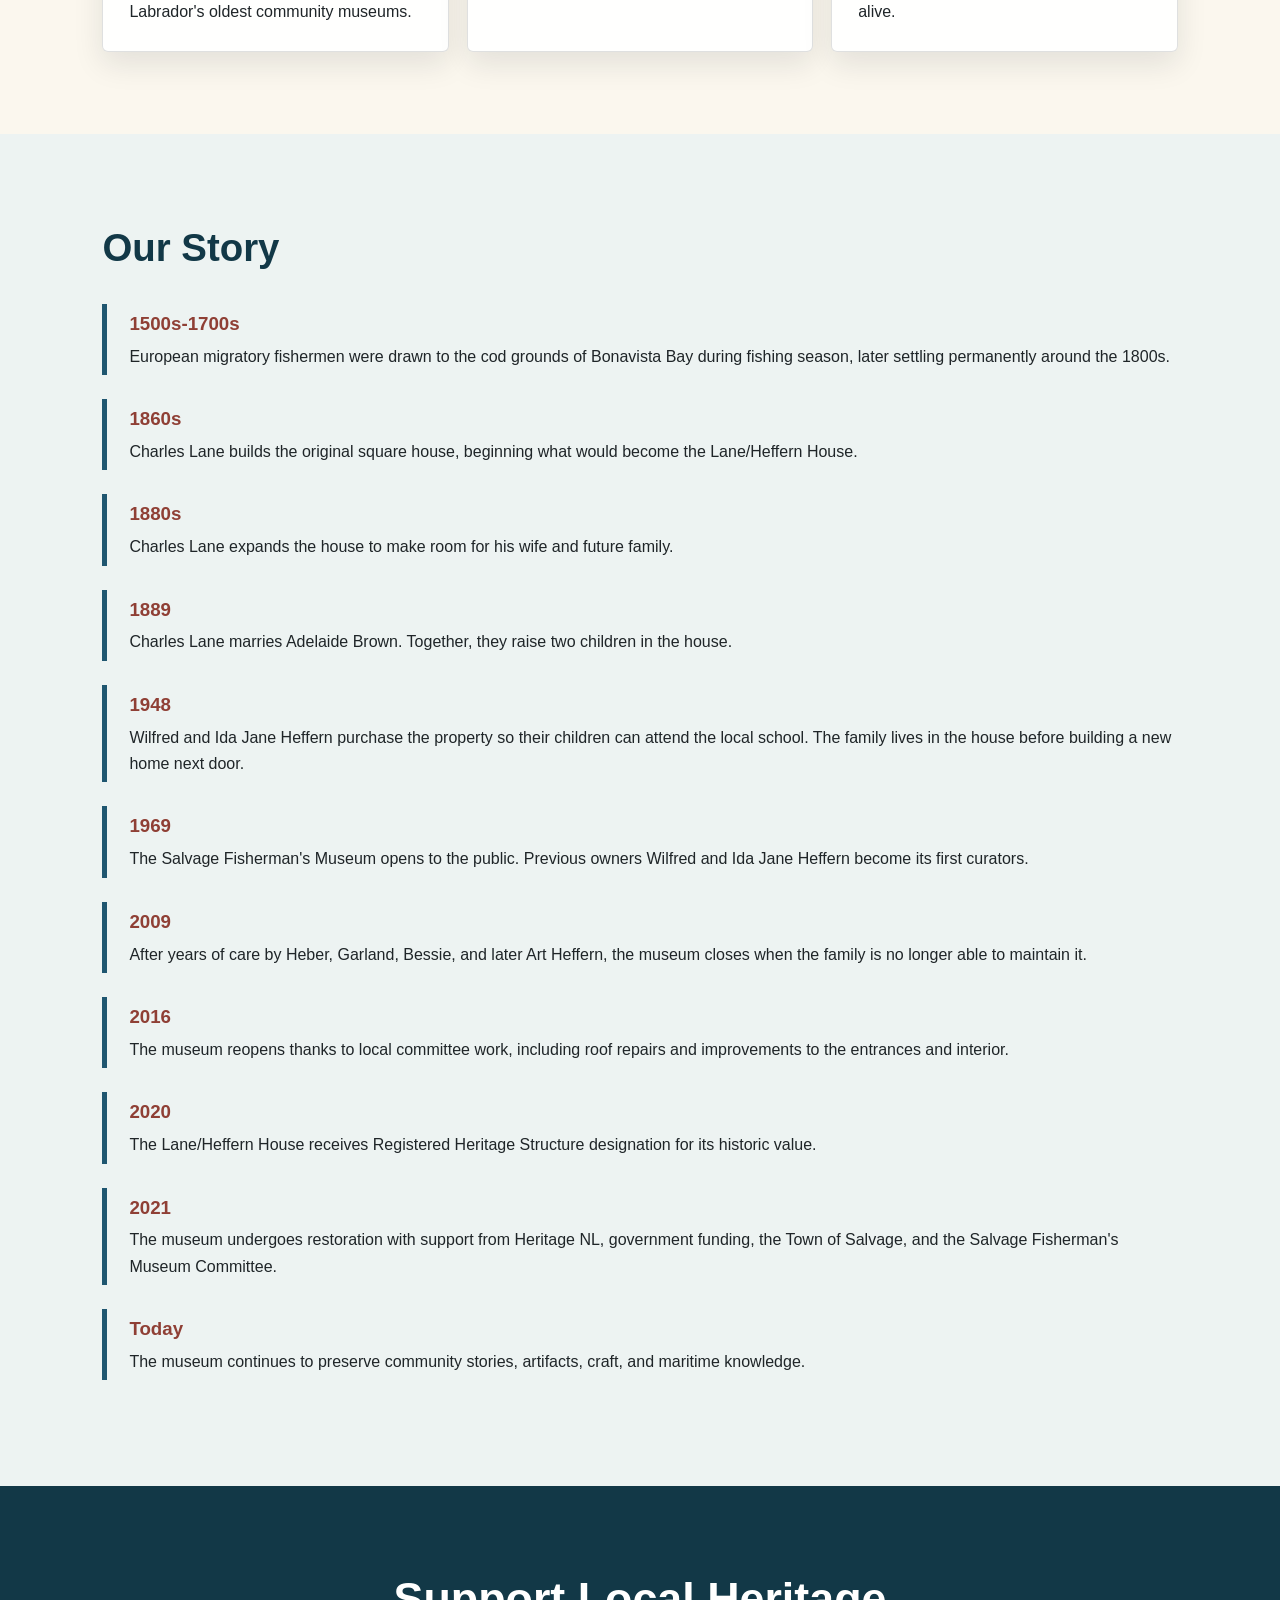
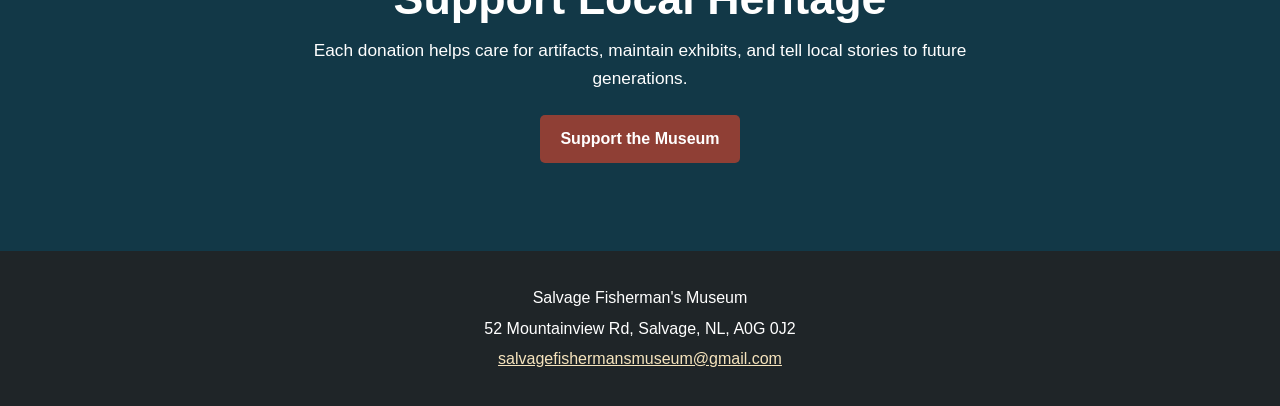
==== commit 03191d12: "mobile menu fix and minor homepage text edit" ====
--- a/index.html
+++ b/index.html
@@ -47,7 +47,7 @@
 <section class="hero">
 <div class="hero-text">
 <h2>The Story of Salvage</h2>
-<p>Step inside the Lane/Heffern House and explore Salvage through fishing heritage, family histories, architecture, and artifacts of everyday life.</p>
+<p>Step inside the Lane/Heffern House and explore Salvage through fishing heritage, family histories, architecture, and artifacts from days gone by.</p>
 
 <div class="buttons">
 <a class="button" href="#visitor-info">Plan Your Visit</a>
@@ -89,7 +89,7 @@
 <p>Learn how cod, water travel, and harbour work shaped family and community life.</p>
 </div>
 
-<div class="card" data-editor-block-selected="true">
+<div class="card">
 <img src="images/main-room-view-placeholder.jpg" alt="View through a museum window from the main room">
 <h3>The People</h3>
 <p>Meet the craftspeople, storytellers, and families who kept Salvage's knowledge alive.</p>
--- a/css/style.css
+++ b/css/style.css
@@ -698,6 +698,7 @@
 
   nav {
     display: none;
+    width: 100%;
     margin-top: 0;
     border: 1px solid var(--line);
     border-top: 0;
@@ -709,12 +710,16 @@
   nav.open {
     display: grid;
     gap: 0;
+    justify-items: stretch;
   }
 
   nav a {
     display: block;
+    width: 100%;
     padding: 12px 16px;
     border-top: 1px solid var(--line);
+    border-radius: 0;
+    text-align: left;
   }
 
   .hero {
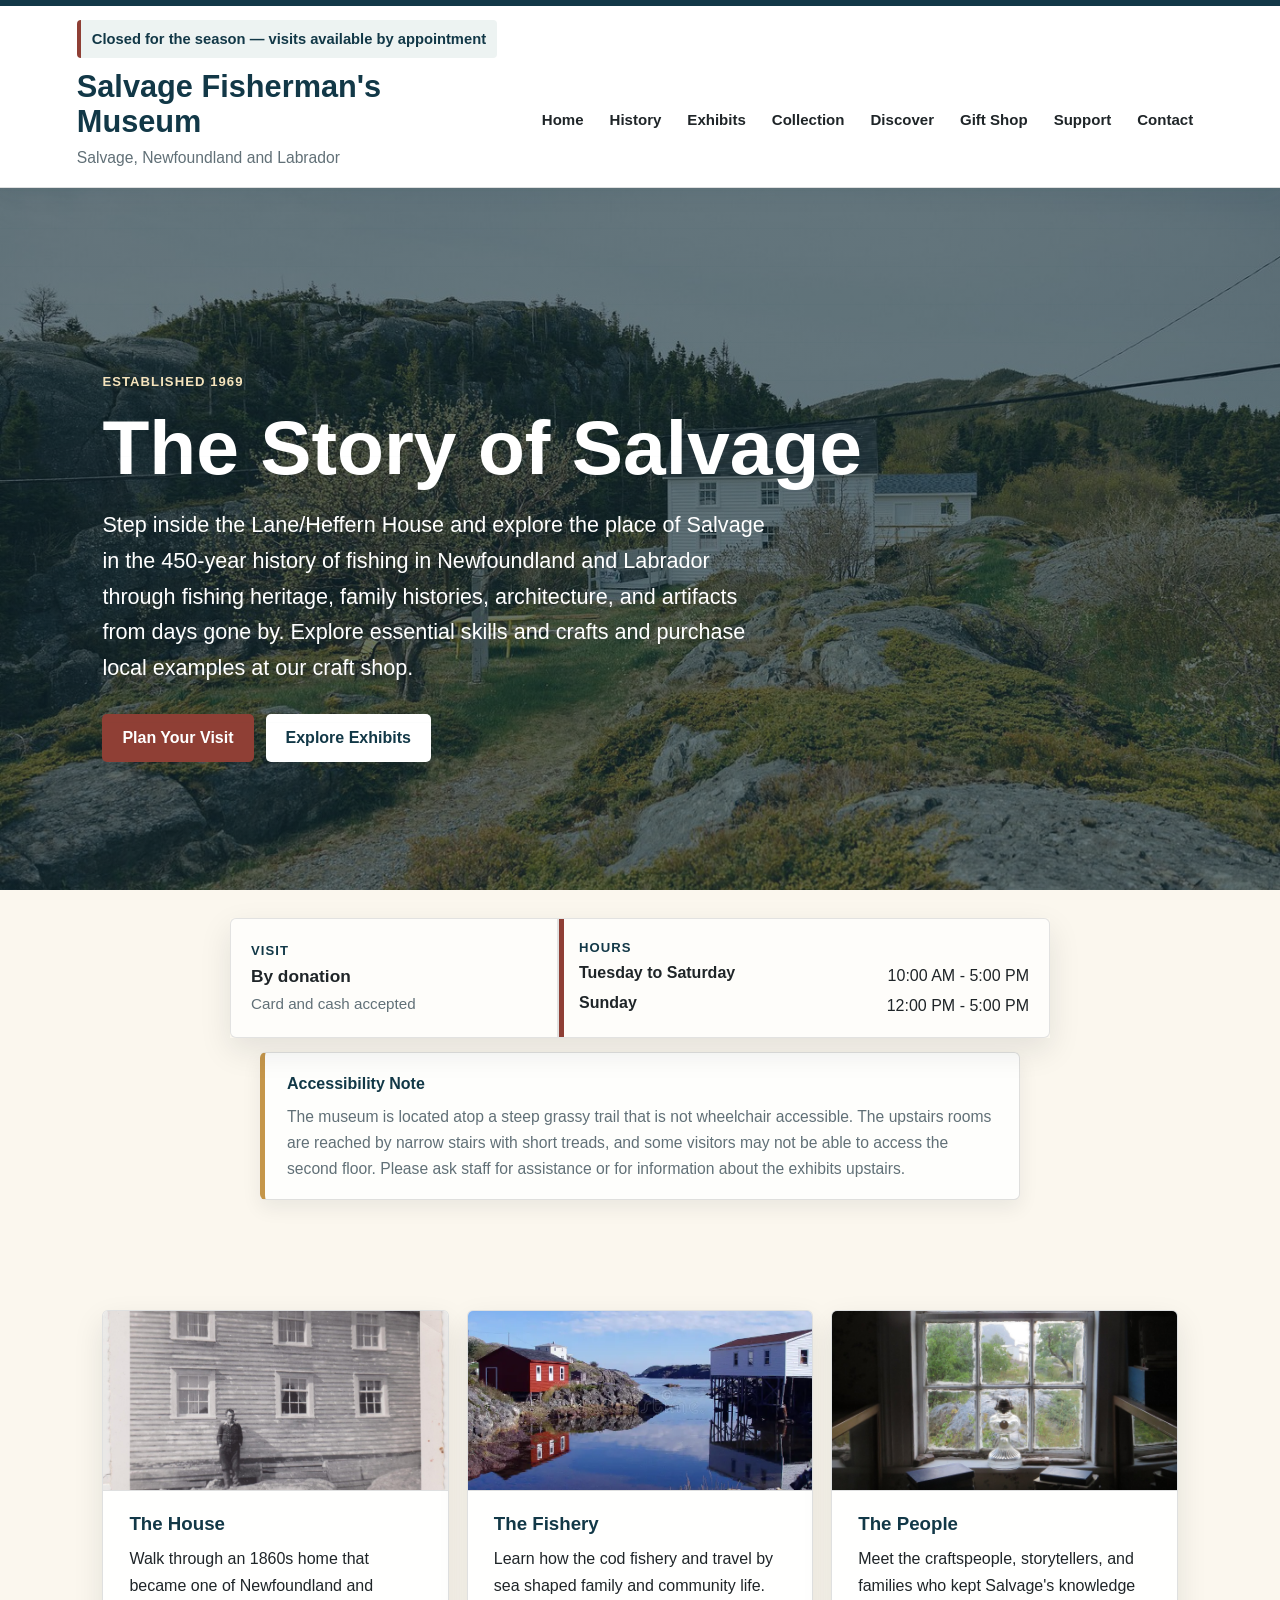
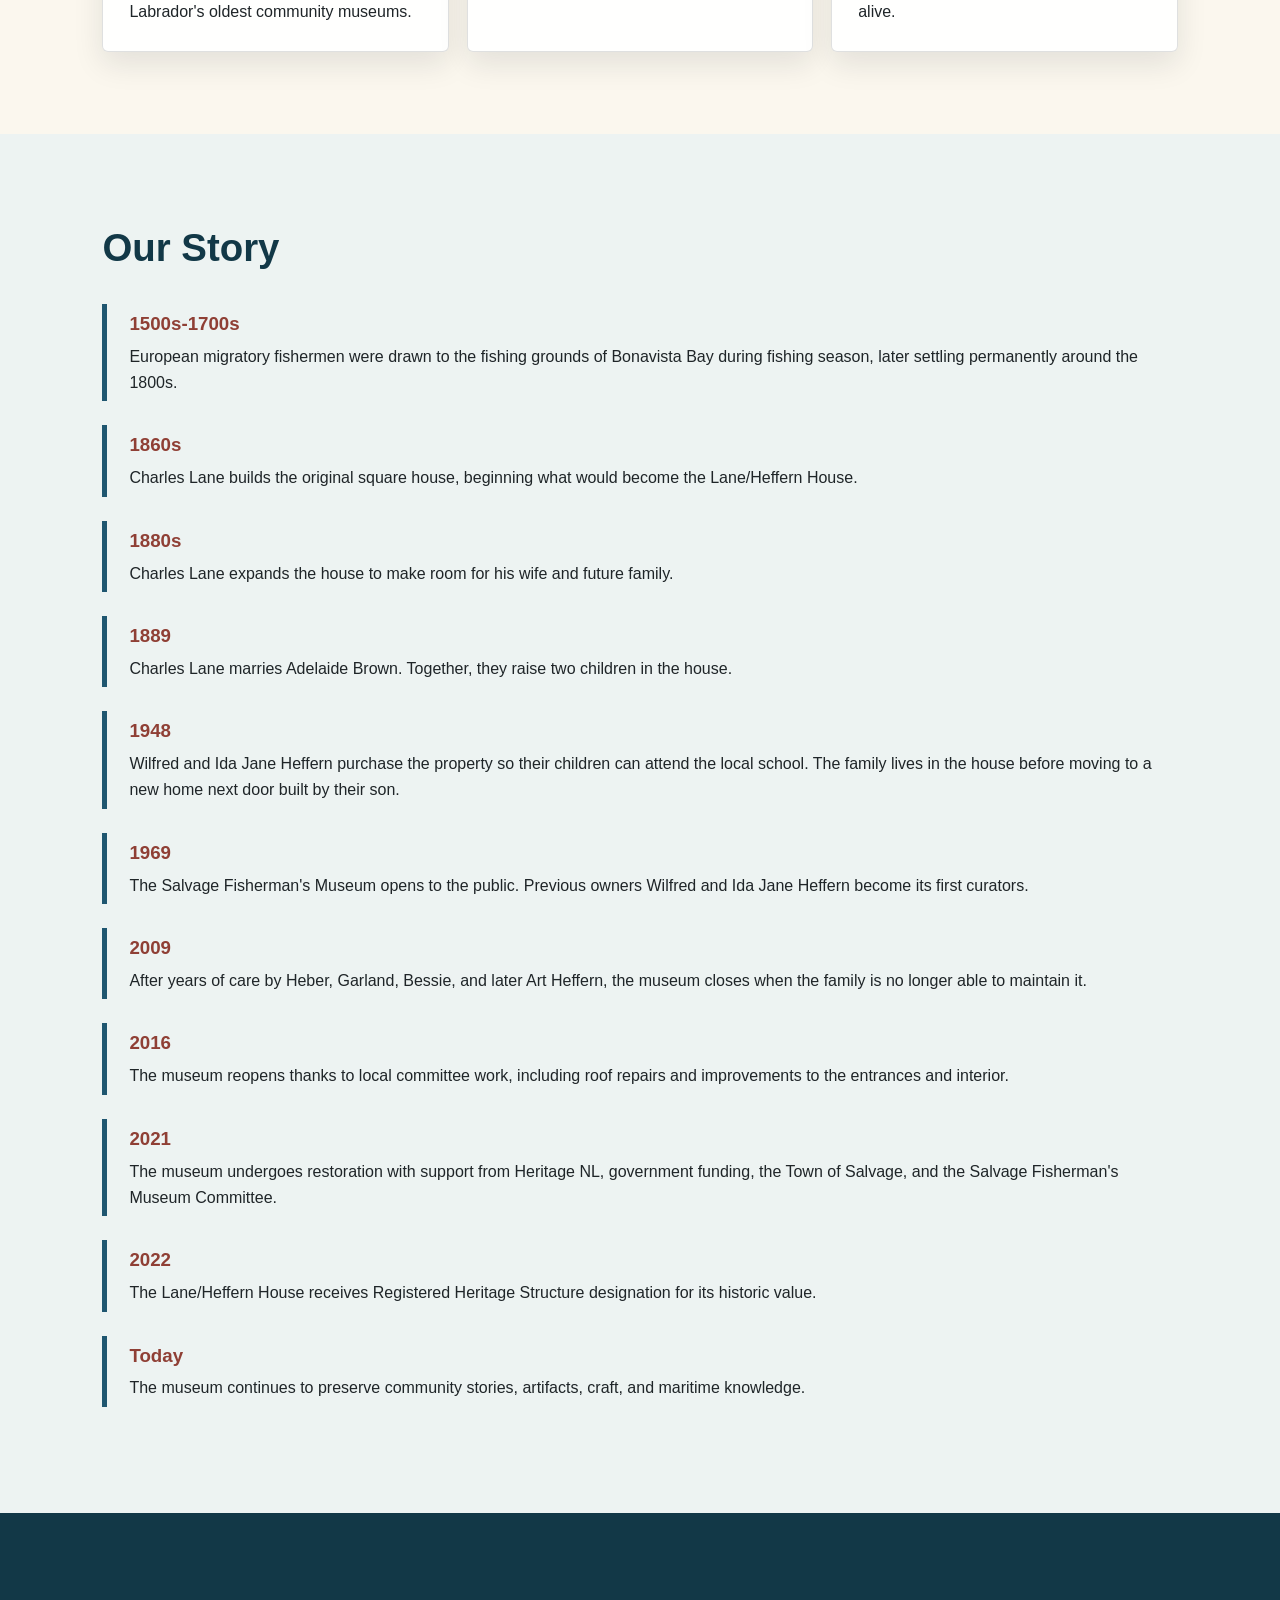
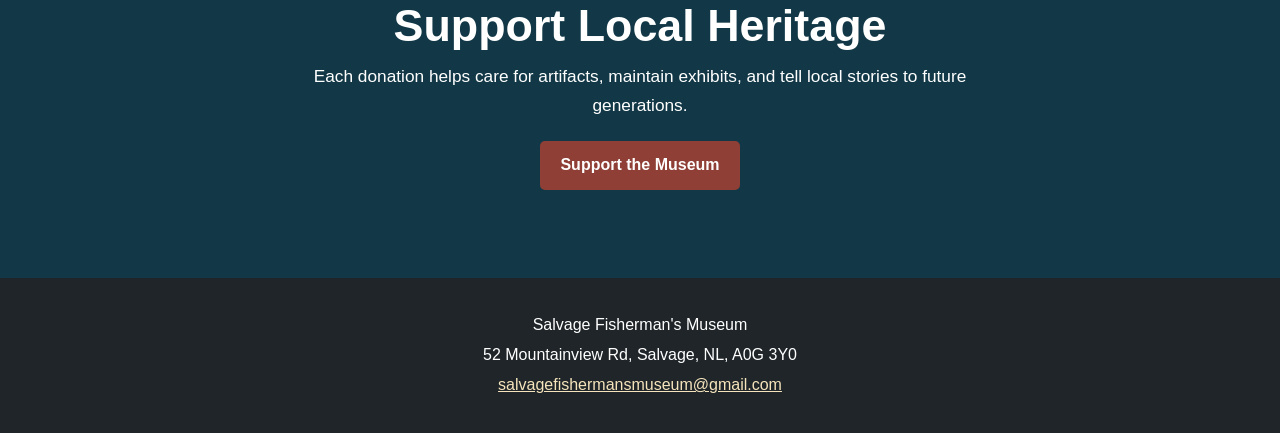
==== commit 617e363f: "text edits" ====
--- a/index.html
+++ b/index.html
@@ -47,7 +47,7 @@
 <section class="hero">
 <div class="hero-text">
 <h2>The Story of Salvage</h2>
-<p>Step inside the Lane/Heffern House and explore Salvage through fishing heritage, family histories, architecture, and artifacts from days gone by.</p>
+<p>Step inside the Lane/Heffern House and explore the place of Salvage in the 450-year history of fishing in Newfoundland and Labrador through&nbsp;<span style="background-color: initial; font-size: clamp(1.05rem, 1.7vw, 1.35rem);">fishing heritage, family histories, architecture, and artifacts from days gone by. Explore essential skills and crafts and purchase local examples at our craft shop.</span></p>
 
 <div class="buttons">
 <a class="button" href="#visitor-info">Plan Your Visit</a>
@@ -86,11 +86,11 @@
 <div class="card">
 <img src="images/fishing-stages-placeholder.webp" alt="Fishing stages on the harbour in Salvage">
 <h3>The Fishery</h3>
-<p>Learn how cod, water travel, and harbour work shaped family and community life.</p>
+<p>Learn how the cod fishery and travel by sea shaped family and community life.</p>
 </div>
 
 <div class="card">
-<img src="images/main-room-view-placeholder.jpg" alt="View through a museum window from the main room">
+<img src="images/main-room-view-placeholder.jpg" alt="View through a museum window from the main room" style="object-fit: cover; object-position: 50% 60%;">
 <h3>The People</h3>
 <p>Meet the craftspeople, storytellers, and families who kept Salvage's knowledge alive.</p>
 </div>
@@ -101,7 +101,7 @@
 
 <div>
 <h3>1500s-1700s</h3>
-<p>European migratory fishermen were drawn to the cod grounds of Bonavista Bay during fishing season, later settling permanently around the 1800s.</p>
+<p>European migratory fishermen were drawn to the fishing grounds of Bonavista Bay during fishing season, later settling permanently around the 1800s.</p>
 </div>
 
 <div>
@@ -121,7 +121,7 @@
 
 <div>
 <h3>1948</h3>
-<p>Wilfred and Ida Jane Heffern purchase the property so their children can attend the local school. The family lives in the house before building a new home next door.</p>
+<p>Wilfred and Ida Jane Heffern purchase the property so their children can attend the local school. The family lives in the house before moving to a new home next door built by their son.</p>
 </div>
 
 <div>
@@ -140,13 +140,13 @@
 </div>
 
 <div>
-<h3>2020</h3>
-<p>The Lane/Heffern House receives Registered Heritage Structure designation for its historic value.</p>
+<h3>2021</h3>
+<p>The museum undergoes restoration with support from Heritage NL, government funding, the Town of Salvage, and the Salvage Fisherman's Museum Committee.</p>
 </div>
 
 <div>
-<h3>2021</h3>
-<p>The museum undergoes restoration with support from Heritage NL, government funding, the Town of Salvage, and the Salvage Fisherman's Museum Committee.</p>
+<h3>2022</h3>
+<p>The Lane/Heffern House receives Registered Heritage Structure designation for its historic value.</p>
 </div>
 
 <div>
@@ -163,7 +163,7 @@
 
 <footer>
 <p>Salvage Fisherman's Museum</p>
-<p>52 Mountainview Rd, Salvage, NL, A0G 0J2</p>
+<p>52 Mountainview Rd, Salvage, NL, A0G 3Y0</p>
 <p><a href="mailto:salvagefishermansmuseum@gmail.com">salvagefishermansmuseum@gmail.com</a></p>
 </footer>
 
--- a/css/style.css
+++ b/css/style.css
@@ -709,8 +709,11 @@
 
   nav.open {
     display: grid;
+    grid-template-columns: 1fr;
     gap: 0;
+    justify-content: stretch;
     justify-items: stretch;
+    align-items: stretch;
   }
 
   nav a {
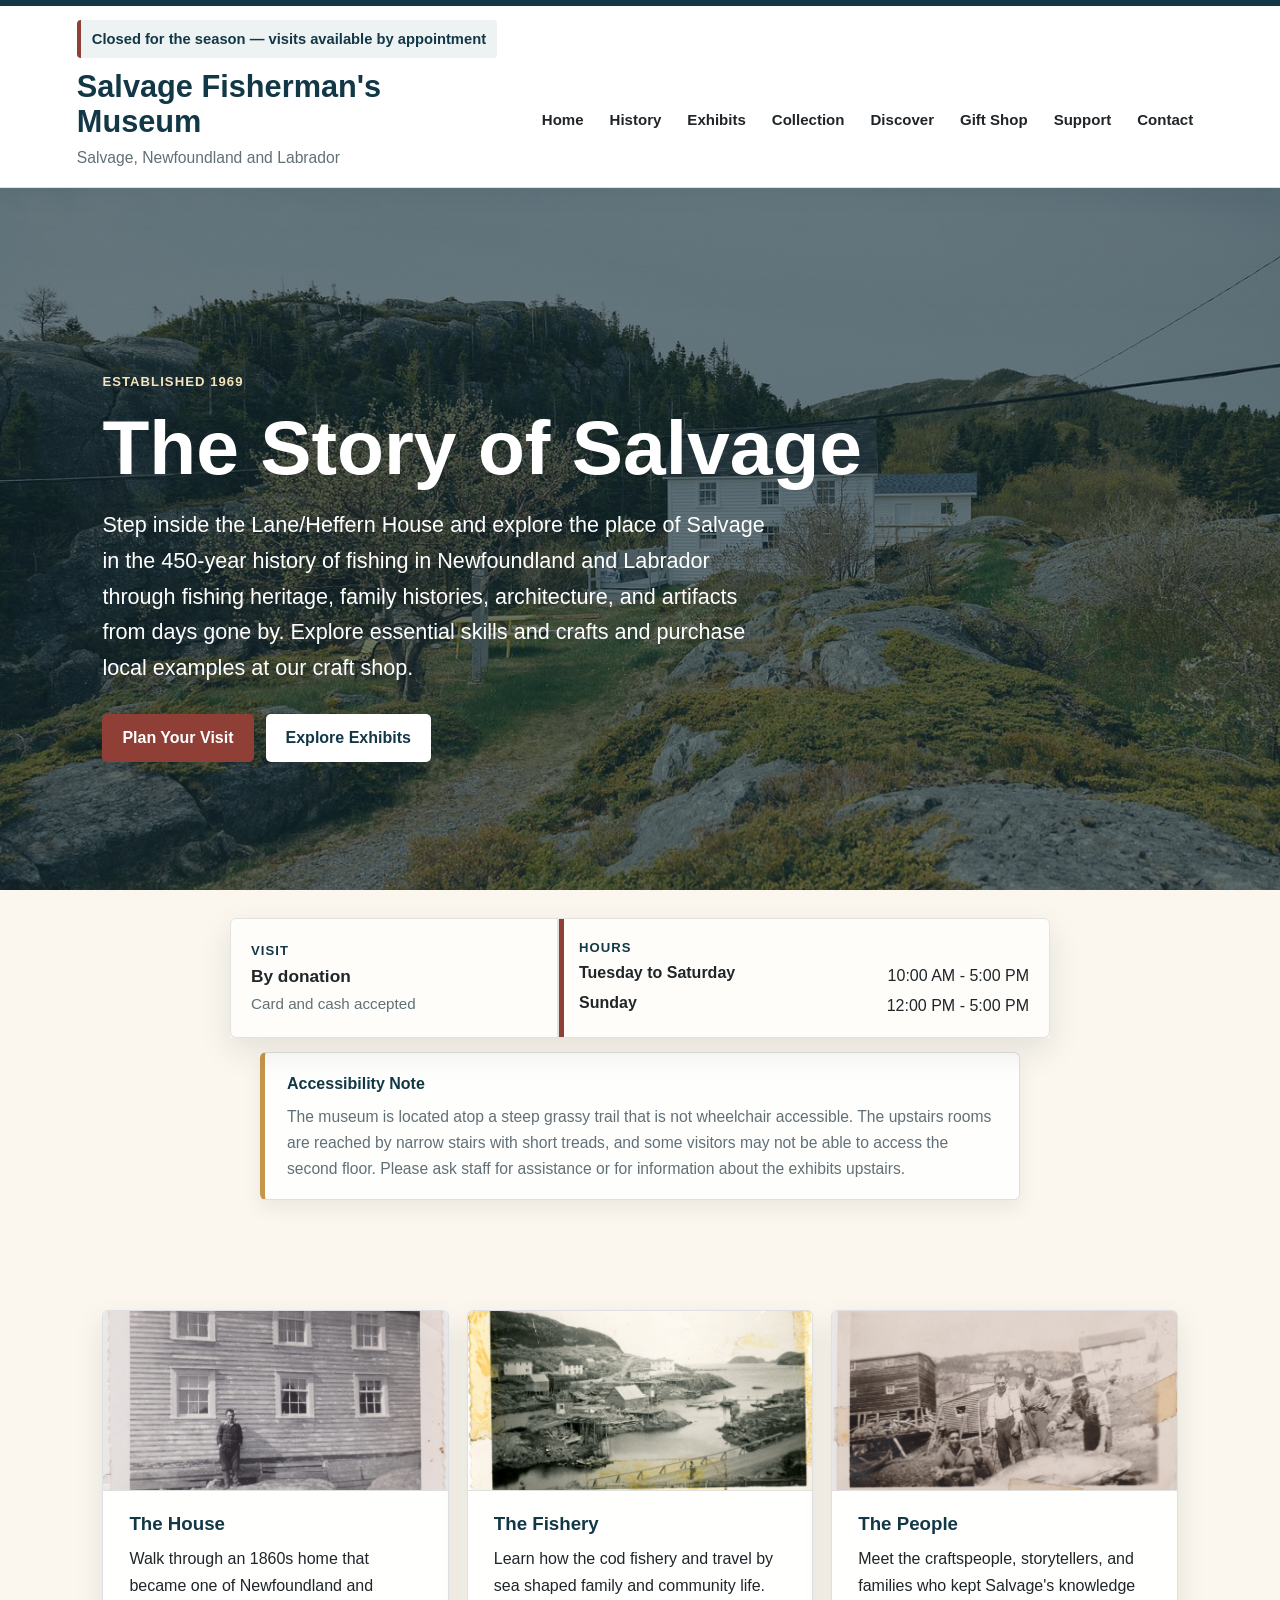
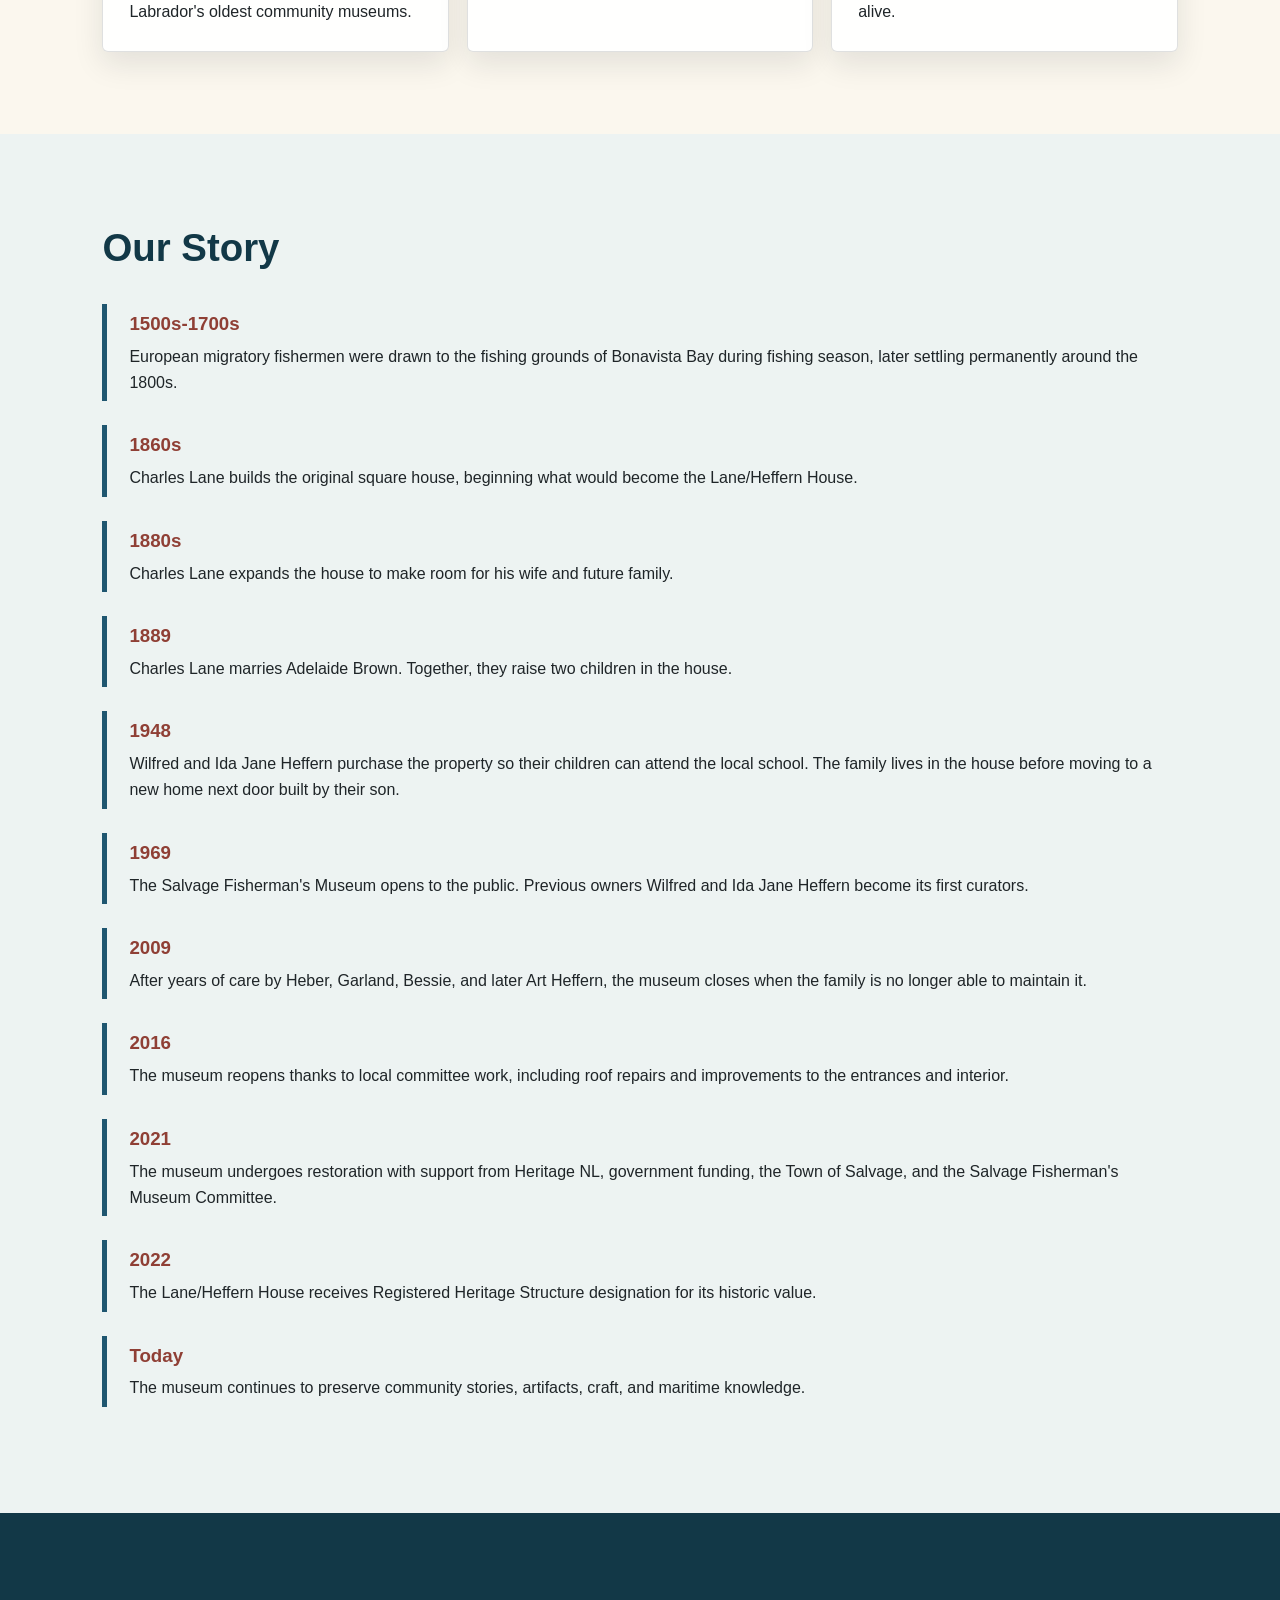
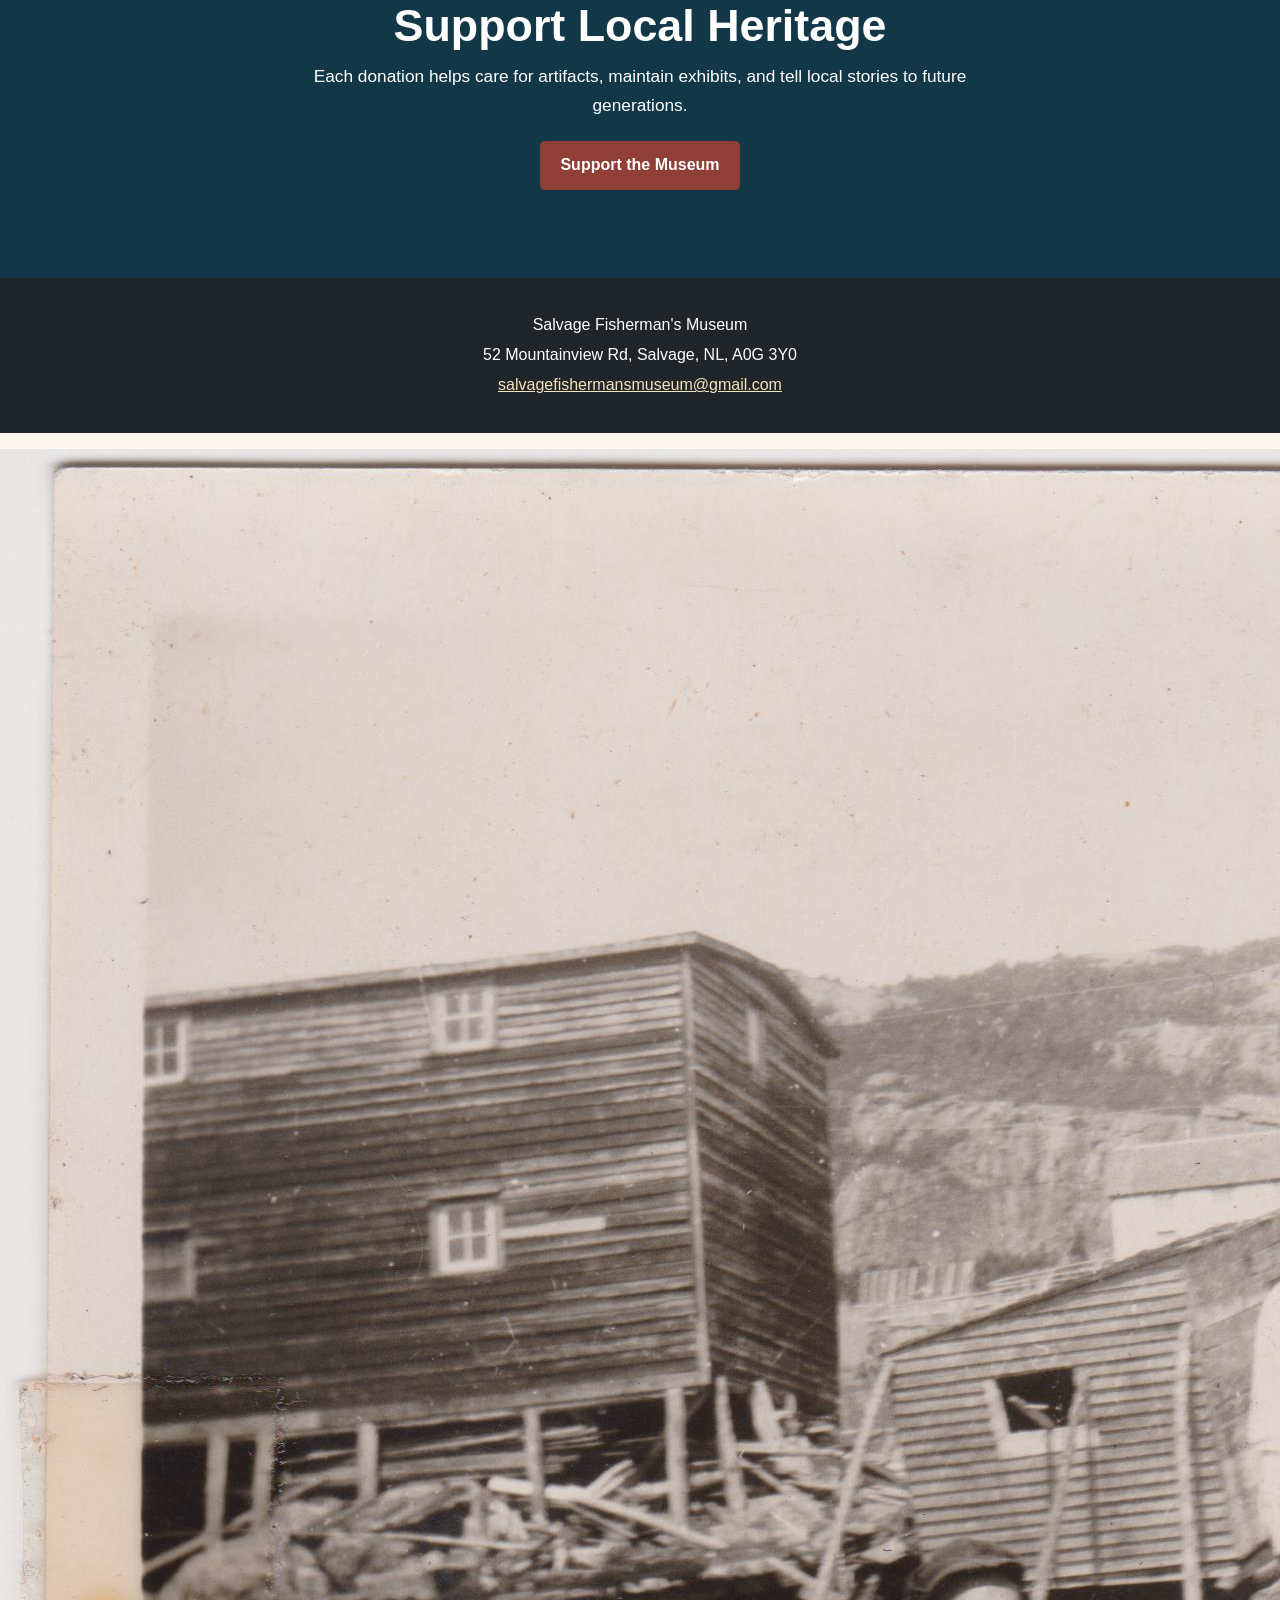
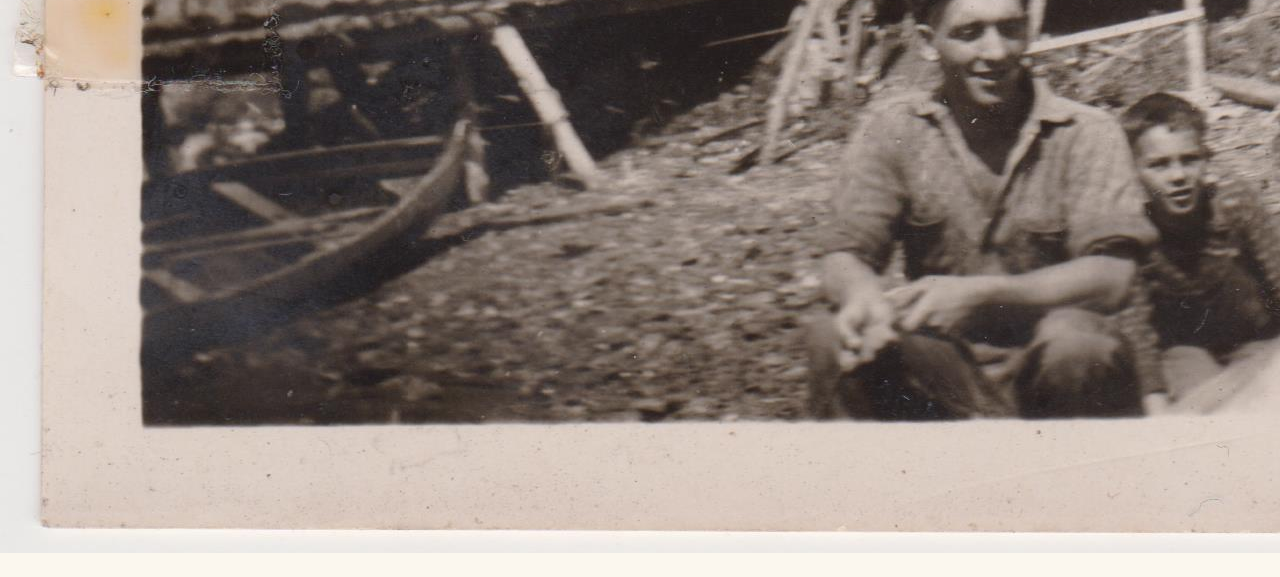
==== commit 36a0014b: "added photos, update before editing editor" ====
--- a/index.html
+++ b/index.html
@@ -84,13 +84,13 @@
 </div>
 
 <div class="card">
-<img src="images/fishing-stages-placeholder.webp" alt="Fishing stages on the harbour in Salvage">
+<img src="images/penney019-jpg-2.jpg" alt="penney019 jpg" style="object-fit: cover; object-position: 50% 80%;">
 <h3>The Fishery</h3>
 <p>Learn how the cod fishery and travel by sea shaped family and community life.</p>
 </div>
 
 <div class="card">
-<img src="images/main-room-view-placeholder.jpg" alt="View through a museum window from the main room" style="object-fit: cover; object-position: 50% 60%;">
+<img src="images/DAI_26.jpg" alt="DAI 26" style="object-fit: cover; object-position: 70% 60%;">
 <h3>The People</h3>
 <p>Meet the craftspeople, storytellers, and families who kept Salvage's knowledge alive.</p>
 </div>
@@ -170,4 +170,4 @@
 <script src="js/main.js"></script>
 
 
-</body></html>+<p><img src="images/DAI_26.jpg" alt="DAI 26" loading="lazy" style="object-fit: cover; object-position: 50% 50%;"></p></body></html>
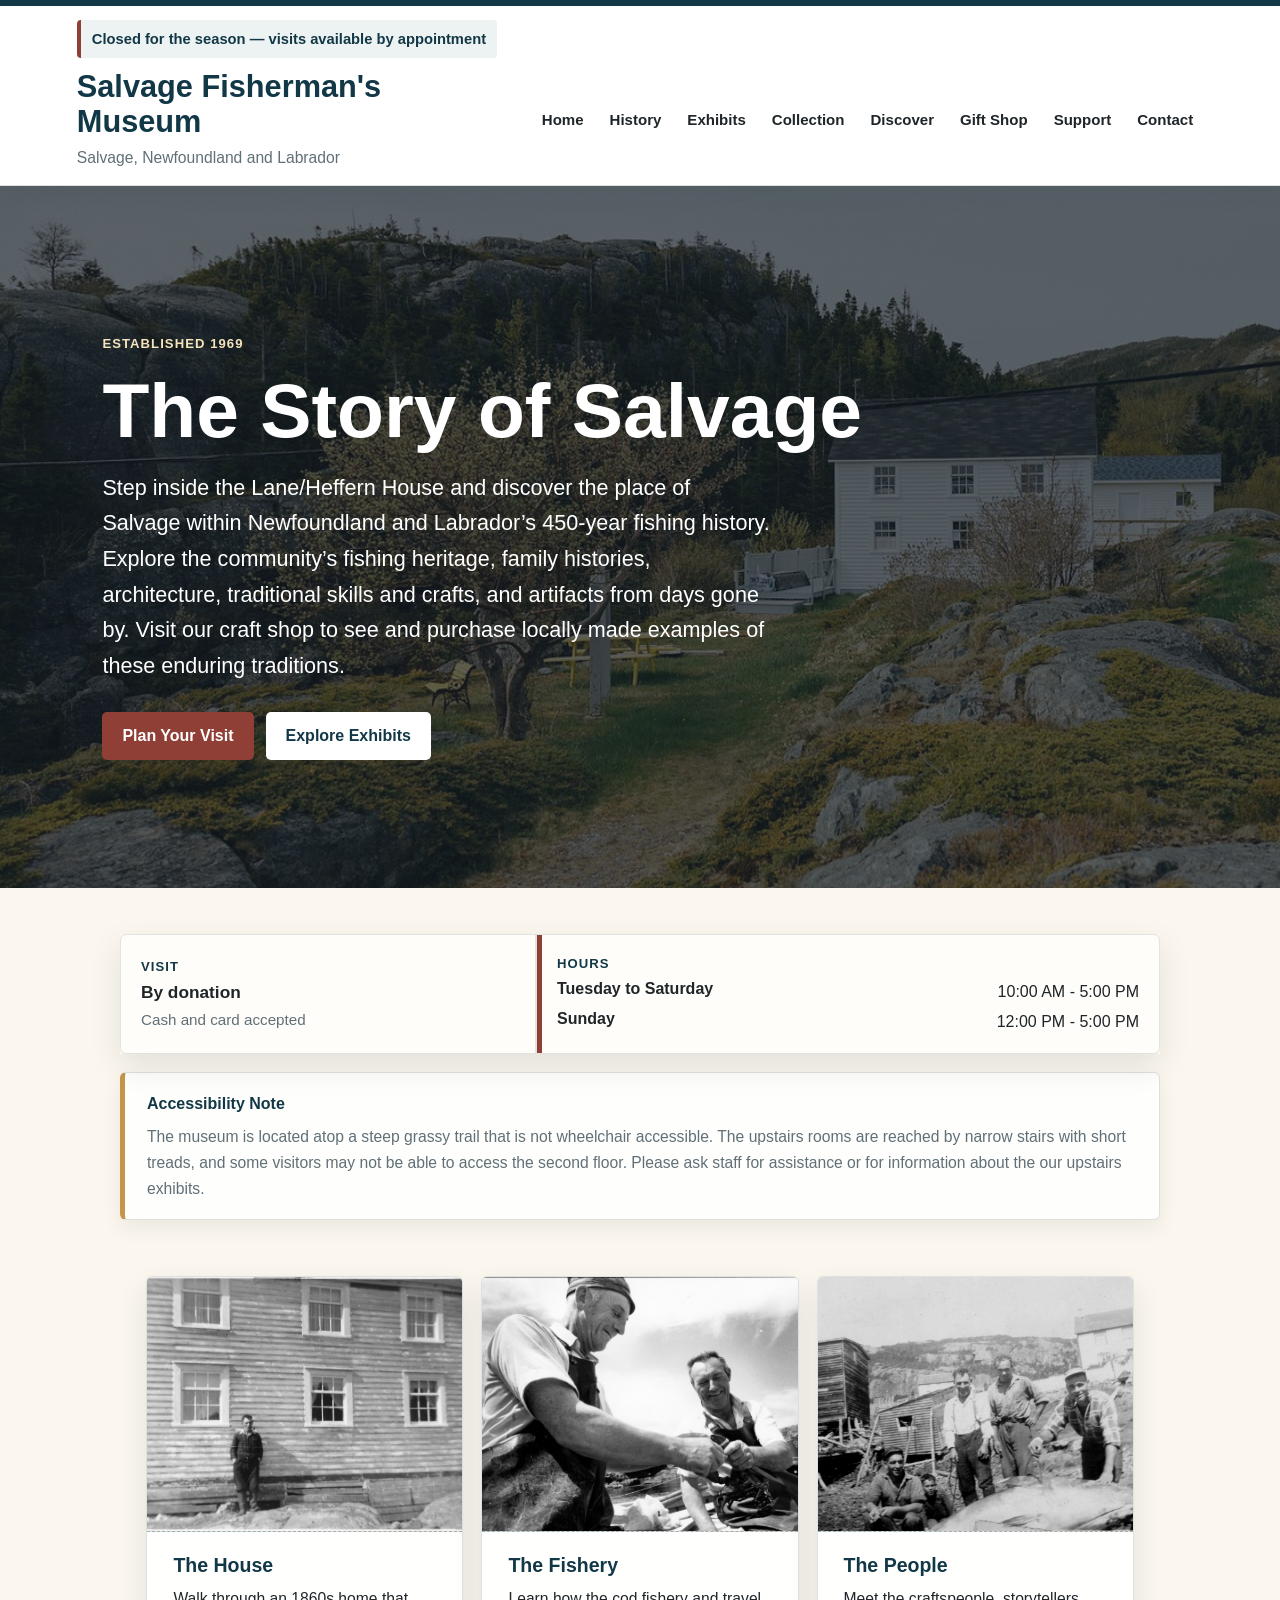
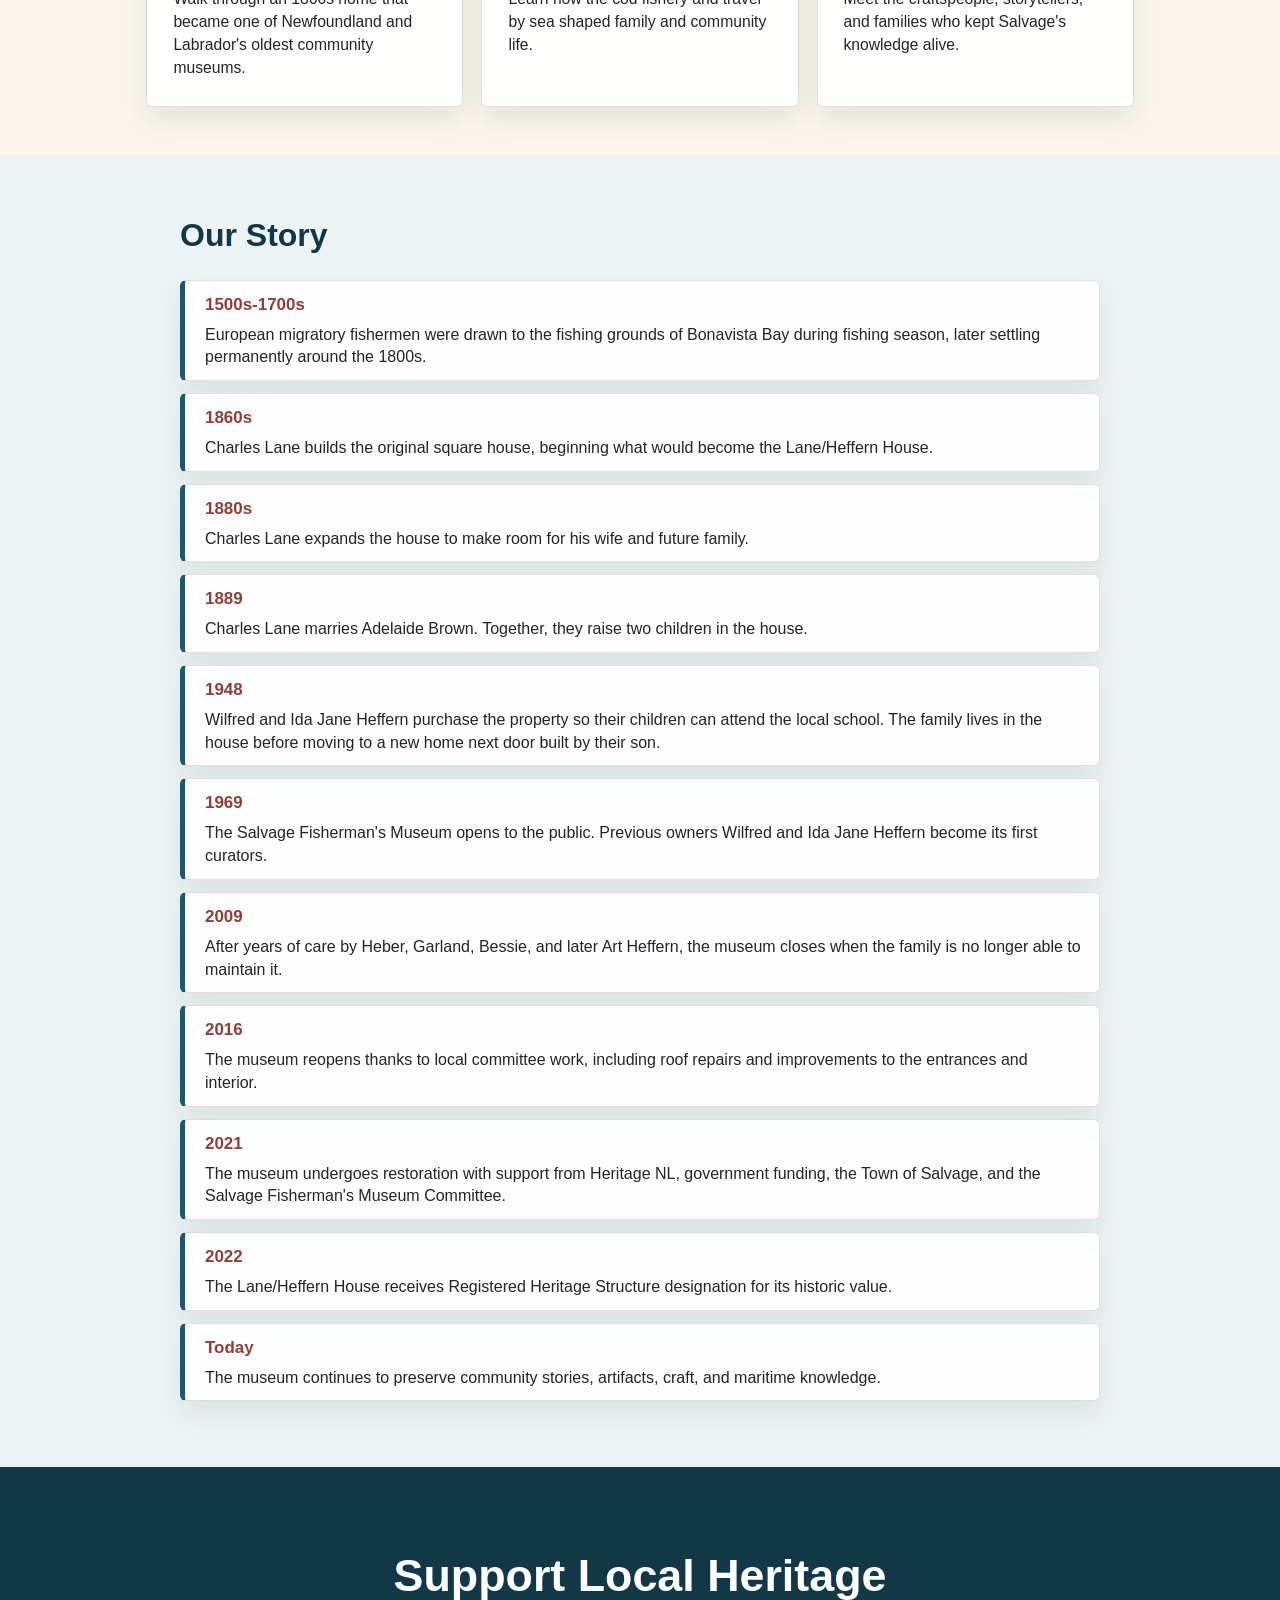
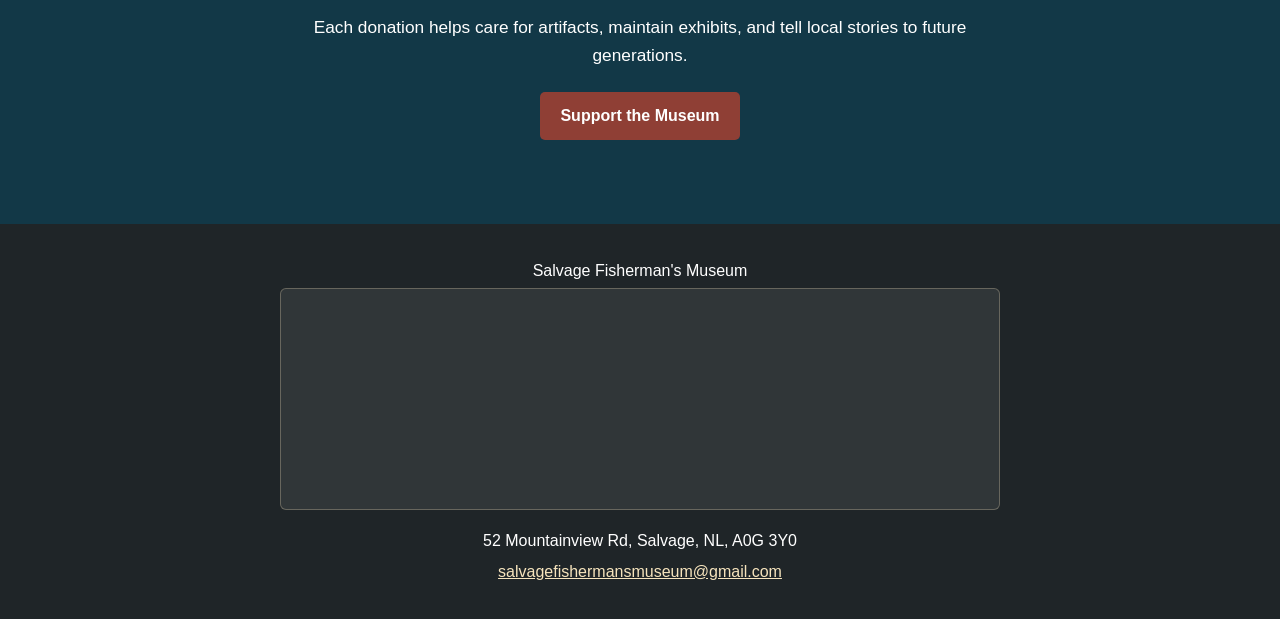
==== commit 2ad5dbbf: "big design overhaul with lots of additions to editor, text and photo edits" ====
--- a/index.html
+++ b/index.html
@@ -14,7 +14,7 @@
     "streetAddress": "52 Mountainview Rd",
     "addressLocality": "Salvage",
     "addressRegion": "NL",
-    "postalCode": "A0G 0J2",
+    "postalCode": "A0G 3Y0",
     "addressCountry": "Canada"
   },
   "description": "A community museum preserving the fishing heritage, stories, landscape, and traditions of Salvage, Newfoundland."
@@ -23,7 +23,7 @@
 <link rel="stylesheet" href="css/style.css">
 </head>
 
-<body>
+<body class="home-page">
 <header>
 <div id="season-status" class="season-banner">Open for the season - July 7 to September 4</div>
 
@@ -44,10 +44,10 @@
 </nav>
 </header>
 
-<section class="hero">
+<section class="hero" style="background-image: linear-gradient(rgba(20, 28, 36, 0.68), rgba(20, 28, 36, 0.68)), url(&quot;images/museum-landscape-placeholder.jpg&quot;); background-size: cover, 125% auto; background-position: center center, 0% 50%; background-repeat: no-repeat, no-repeat;" data-bg-overlay="dark">
 <div class="hero-text">
 <h2>The Story of Salvage</h2>
-<p>Step inside the Lane/Heffern House and explore the place of Salvage in the 450-year history of fishing in Newfoundland and Labrador through&nbsp;<span style="background-color: initial; font-size: clamp(1.05rem, 1.7vw, 1.35rem);">fishing heritage, family histories, architecture, and artifacts from days gone by. Explore essential skills and crafts and purchase local examples at our craft shop.</span></p>
+<p>Step inside the Lane/Heffern House and discover the place of Salvage within Newfoundland and Labrador’s 450-year fishing history. Explore the community’s fishing heritage, family histories, architecture, traditional skills and crafts, and artifacts from days gone by. Visit our craft shop to see and purchase locally made examples of these enduring traditions.</p>
 
 <div class="buttons">
 <a class="button" href="#visitor-info">Plan Your Visit</a>
@@ -60,7 +60,7 @@
 <div class="admission-box">
 <span>Visit</span>
 <strong>By donation</strong>
-<small>Card and cash accepted</small>
+<small>Cash and card accepted</small>
 </div>
 <div class="hours-box">
 <span>Hours</span>
@@ -71,32 +71,28 @@
 
 <section class="home-accessibility">
 <h2>Accessibility Note</h2>
-<p>The museum is located atop a steep grassy trail that is not wheelchair accessible. The upstairs rooms are reached by narrow stairs with short treads, and some visitors may not be able to access the second floor. Please ask staff for assistance or for information about the exhibits upstairs.</p>
+<p>The museum is located atop a steep grassy trail that is not wheelchair accessible. The upstairs rooms are reached by narrow stairs with short treads, and some visitors may not be able to access the second floor. Please ask staff for assistance or for information about the our upstairs exhibits.</p>
 </section>
 
 
 
 <section class="cards">
 <div class="card">
-<img src="images/historic-house-placeholder.jpg" alt="Historic photograph of the museum building">
+<div class="photo-placeholder" style="position: relative; overflow: hidden;"><img src="images/historic-house-placeholder.jpg" alt="Historic photograph of the museum building" style="position: absolute; left: -10.521308%; top: -10.521308%; width: 121.042615%; height: 121.042615%; max-width: none; margin: 0px; border: 0px; display: block; object-fit: cover; object-position: 50% 50%; transform: rotate(0.5deg); transform-origin: center center; filter: grayscale(100%) contrast(125%);"></div>
 <h3>The House</h3>
 <p>Walk through an 1860s home that became one of Newfoundland and Labrador's oldest community museums.</p>
 </div>
 
 <div class="card">
-<img src="images/penney019-jpg-2.jpg" alt="penney019 jpg" style="object-fit: cover; object-position: 50% 80%;">
+<div class="photo-placeholder" style="position: relative; overflow: hidden;"><img src="images/Penney005.jpg" alt="Penney005" loading="lazy" style="position: absolute; left: -15.6%; top: -12%; width: 130%; height: 130%; max-width: none; margin: 0px; border: 0px; display: block; object-fit: cover; object-position: 52% 40%; transform: rotate(0deg); transform-origin: center center; filter: grayscale(100%);"></div>
 <h3>The Fishery</h3>
-<p>Learn how the cod fishery and travel by sea shaped family and community life.</p>
-</div>
-
-<div class="card">
-<img src="images/DAI_26.jpg" alt="DAI 26" style="object-fit: cover; object-position: 70% 60%;">
+<p>Learn how the cod fishery and travel by sea shaped family and community life.</p></div><div class="card"><div class="photo-placeholder" style="position: relative; overflow: hidden;"><img src="images/DAI_26.jpg" alt="DAI 26" style="object-fit: cover; object-position: 54% 52%; position: absolute; left: -10.8%; top: -10.4%; width: 120%; height: 120%; max-width: none; margin: 0px; border: 0px; display: block; transform: rotate(0deg); transform-origin: center center; filter: grayscale(100%) brightness(90%) contrast(140%);"></div>
 <h3>The People</h3>
 <p>Meet the craftspeople, storytellers, and families who kept Salvage's knowledge alive.</p>
 </div>
 </section>
 
-<section class="timeline">
+<section class="timeline timeline-cards">
 <h2>Our Story</h2>
 
 <div>
@@ -158,16 +154,15 @@
 <section class="support-box">
 <h2>Support Local Heritage</h2>
 <p>Each donation helps care for artifacts, maintain exhibits, and tell local stories to future generations.</p>
-<a class="button" href="support.html">Support the Museum</a>
-</section>
+<a class="button" href="support.html">Support the Museum</a></section>
 
 <footer>
 <p>Salvage Fisherman's Museum</p>
+<div class="footer-map" aria-label="Map showing Salvage Fisherman's Museum location">
+<iframe title="Map to Salvage Fisherman's Museum" src="https://www.google.com/maps?q=52%20Mountainview%20Rd%2C%20Salvage%2C%20NL%20A0G%203Y0&amp;output=embed" loading="lazy" referrerpolicy="no-referrer-when-downgrade"></iframe>
+</div>
 <p>52 Mountainview Rd, Salvage, NL, A0G 3Y0</p>
 <p><a href="mailto:salvagefishermansmuseum@gmail.com">salvagefishermansmuseum@gmail.com</a></p>
 </footer>
 
-<script src="js/main.js"></script>
-
-
-<p><img src="images/DAI_26.jpg" alt="DAI 26" loading="lazy" style="object-fit: cover; object-position: 50% 50%;"></p></body></html>+<script src="js/main.js"></script></body></html>
--- a/css/style.css
+++ b/css/style.css
@@ -511,6 +511,25 @@
   font-size: .92rem;
 }
 
+.photo-credit {
+  margin: -10px 0 20px;
+  color: var(--muted);
+  font-size: .88rem;
+  font-style: italic;
+  line-height: 1.35;
+}
+
+.photo-placeholder + .photo-credit,
+.card .photo-placeholder + .photo-credit {
+  margin-top: -14px;
+  padding: 0 20px;
+}
+
+.background-credit {
+  width: min(1120px, calc(100% - 44px));
+  margin: 8px auto 0;
+}
+
 .content {
   position: relative;
   z-index: 1;
@@ -610,6 +629,22 @@
   margin: 4px 0;
 }
 
+.footer-map {
+  width: min(720px, 100%);
+  margin: 0 auto 18px;
+  overflow: hidden;
+  border: 1px solid rgba(246, 228, 189, .28);
+  border-radius: 6px;
+  background: rgba(255, 255, 255, .08);
+}
+
+.footer-map iframe {
+  display: block;
+  width: 100%;
+  height: 220px;
+  border: 0;
+}
+
 footer a {
   color: #f6e4bd;
 }
@@ -627,6 +662,12 @@
 button:focus {
   outline: 4px solid var(--gold);
   outline-offset: 3px;
+}
+
+@media (max-width: 620px) {
+  .footer-map iframe {
+    height: 180px;
+  }
 }
 
 .menu-button {
@@ -741,3 +782,532 @@
     padding: 22px;
   }
 }
+
+.page-header {
+  background:
+    linear-gradient(90deg, rgba(18,56,71,.96), rgba(31,86,112,.78)),
+    linear-gradient(135deg, var(--blue-dark), var(--blue)) !important;
+  background-size: cover !important;
+  background-position: center center !important;
+  border-bottom: 0;
+}
+.page-header h2,
+.page-header p { text-shadow: none; }
+.support-header { text-align: left; }
+
+.timeline.timeline-cards { background: var(--mist); }
+.timeline.timeline-cards h2 { margin-bottom: 30px; }
+.timeline.timeline-cards div {
+  background: rgba(255,255,255,.9);
+  border: 1px solid var(--line);
+  border-left: 5px solid var(--blue);
+  border-radius: 6px;
+  margin-bottom: 16px;
+  padding: 17px 20px;
+  box-shadow: 0 12px 28px rgba(12, 38, 48, .08);
+}
+
+.history-section {
+  padding-bottom: clamp(34px, 6vw, 66px);
+}
+.info-box.quiet-box {
+  background: rgba(255,255,255,.92);
+  border: 1px solid var(--line);
+  border-radius: 6px;
+  box-shadow: 0 14px 32px rgba(12, 38, 48, .08);
+  padding: 22px 26px;
+  margin-bottom: 20px;
+}
+.info-box.quiet-box h2 {
+  margin: 0 0 16px;
+  padding-bottom: 10px;
+  border-bottom: 2px solid rgba(31,86,112,.22);
+  font-size: clamp(1.55rem, 2.6vw, 2.25rem);
+}
+.info-box.quiet-box p:last-child { margin-bottom: 0; }
+
+.info-section,
+.info-stack,
+.short-info-box {
+  width: min(960px, calc(100% - 44px));
+  max-width: none;
+  margin: 30px auto clamp(38px, 6vw, 64px);
+  padding: 0;
+}
+.info-stack {
+  display: grid;
+  gap: 20px;
+}
+.info-box,
+.short-info-box {
+  background: rgba(255,255,255,.92);
+  border: 1px solid var(--line);
+  border-top: 5px solid var(--blue);
+  border-radius: 6px;
+  box-shadow: 0 14px 32px rgba(12, 38, 48, .08);
+  padding: 22px 26px;
+}
+.info-box h2,
+.short-info-box h2 {
+  margin: 0 0 12px;
+  font-size: clamp(1.55rem, 2.6vw, 2.25rem);
+}
+.info-box p,
+.short-info-box p { font-size: 1.06rem; }
+.info-box p:last-child,
+.short-info-box p:last-child { margin-bottom: 0; }
+.info-box .note {
+  margin: 22px 0 0 24px;
+  background: #fbf2df;
+  border: 1px solid rgba(31,86,112,.18);
+  border-left: 6px solid var(--gold);
+  box-shadow: none;
+}
+.info-box .note p { font-size: 1rem; }
+.tight-after { margin-bottom: 22px; }
+.tight-after + .cards { padding-top: 18px; }
+@media (max-width: 700px) {
+    .info-box,
+  .short-info-box,
+  .info-box.quiet-box { padding: 18px; }
+  .info-box .note { margin-left: 0; }
+}
+
+/* Final hierarchy correction: top/long boxes quiet, lower/supporting boxes blue-top. */
+header {
+  padding-top: 18px;
+  padding-bottom: 18px;
+}
+.history-section {
+  width: min(960px, calc(100% - 44px));
+  max-width: none;
+  margin: 30px auto clamp(38px, 6vw, 64px);
+  padding: 0;
+}
+.info-box.quiet-box,
+.info-section.tight-after .info-box {
+  border-top: 1px solid var(--line);
+}
+.info-box.quiet-box h2,
+.info-section.tight-after .info-box h2 {
+  margin: 0 0 16px;
+  padding-bottom: 10px;
+  border-bottom: 2px solid rgba(31,86,112,.22);
+}
+.info-stack .info-box,
+.info-section:not(.tight-after) .info-box,
+.short-info-box {
+  border-top: 5px solid var(--blue);
+}
+.info-stack .info-box h2,
+.info-section:not(.tight-after) .info-box h2,
+.short-info-box h2 {
+  margin: 0 0 12px;
+  padding-bottom: 0;
+  border-bottom: 0;
+}
+.timeline.timeline-cards div {
+  border-top: 1px solid var(--line);
+  border-left: 5px solid var(--blue);
+}
+
+/* Vertical spacing: preserve hierarchy/widths, clean up section gaps only. */
+body {
+  --vertical-major-gap: clamp(36px, 5vw, 58px);
+  --vertical-medium-gap: clamp(26px, 4vw, 38px);
+  --vertical-tight-gap: clamp(18px, 3vw, 26px);
+}
+
+body header {
+  padding-top: 14px;
+  padding-bottom: 14px;
+}
+
+body nav a {
+  padding-top: 7px;
+  padding-bottom: 7px;
+}
+
+body .page-header,
+body .support-header {
+  padding-top: clamp(62px, 8vw, 104px);
+  padding-bottom: clamp(62px, 8vw, 104px);
+}
+
+body .page-header + .cards,
+body .page-header + .content,
+body .page-header + .wide-photo {
+  margin-top: var(--vertical-major-gap);
+}
+
+body .page-header + .cards {
+  padding-top: 0;
+}
+
+body .cards {
+  padding-top: var(--vertical-major-gap);
+  padding-bottom: var(--vertical-major-gap);
+}
+
+body .cards + .content,
+body .cards + .info-stack,
+body .cards + .info-section,
+body .cards + .short-info-box,
+body .cards + .support-box {
+  margin-top: 0;
+}
+
+body .tight-after {
+  margin-bottom: var(--vertical-tight-gap);
+}
+
+body .tight-after + .cards {
+  padding-top: 0;
+}
+
+body .wide-photo {
+  margin-top: var(--vertical-major-gap);
+}
+
+body .wide-photo + .info-section {
+  margin-top: var(--vertical-tight-gap);
+}
+
+body .history-section,
+body .info-section,
+body .info-stack,
+body .short-info-box {
+  margin-top: var(--vertical-major-gap);
+  margin-bottom: var(--vertical-major-gap);
+}
+
+body .info-stack {
+  gap: var(--vertical-tight-gap);
+}
+
+body .info-box.quiet-box {
+  margin-bottom: var(--vertical-tight-gap);
+}
+
+body .info-box.quiet-box:last-child {
+  margin-bottom: 0;
+}
+
+body .timeline.timeline-cards {
+  padding-top: var(--vertical-major-gap);
+  padding-bottom: var(--vertical-major-gap);
+}
+
+body .support-box {
+  padding-top: clamp(50px, 7vw, 84px);
+  padding-bottom: clamp(50px, 7vw, 84px);
+}
+
+@media (max-width: 760px) {
+  body {
+    --vertical-major-gap: 32px;
+    --vertical-medium-gap: 24px;
+    --vertical-tight-gap: 18px;
+  }
+}
+
+/* Card hierarchy: keep card modules visually secondary. */
+body {
+  --card-module-width: min(980px, calc(100% - 44px));
+  --card-module-gap: 18px;
+  --card-photo-height: 172px;
+}
+
+body .cards {
+  width: var(--card-module-width);
+  margin-left: auto;
+  margin-right: auto;
+  grid-template-columns: repeat(3, minmax(0, 1fr));
+  gap: var(--card-module-gap);
+}
+
+body .card {
+  min-width: 0;
+}
+
+body .card img,
+body .photo-placeholder {
+  height: var(--card-photo-height);
+}
+
+body .info-section,
+body .info-stack,
+body .history-section {
+  width: min(1040px, calc(100% - 44px));
+}
+
+body .short-info-box {
+  width: min(820px, calc(100% - 44px));
+}
+
+body .timeline.timeline-cards div {
+  max-width: min(1040px, calc(100% - 44px));
+}
+
+@media (max-width: 900px) {
+  body .cards {
+    grid-template-columns: repeat(2, minmax(0, 1fr));
+  }
+
+  body .cards:has(> .card:nth-child(3):last-child) > .card:nth-child(3) {
+    grid-column: 1 / -1;
+    justify-self: center;
+    width: min(50%, 340px);
+  }
+}
+
+@media (max-width: 620px) {
+  body {
+    --card-module-width: min(100% - 28px, 980px);
+    --card-photo-height: 168px;
+  }
+
+  body .cards {
+    grid-template-columns: 1fr;
+  }
+
+  body .info-section,
+  body .info-stack,
+  body .history-section,
+  body .short-info-box {
+    width: min(100% - 28px, 1040px);
+  }
+}
+
+/* Proportion correction: keep approved spacing without flattening the visual hierarchy. */
+body .page-header,
+body .support-header {
+  padding-top: clamp(46px, 6vw, 78px);
+  padding-bottom: clamp(46px, 6vw, 78px);
+}
+
+body .page-header h2 {
+  font-size: clamp(2rem, 3.8vw, 3.35rem);
+  line-height: 1.06;
+}
+
+body .page-header p {
+  font-size: clamp(1rem, 1.45vw, 1.18rem);
+}
+
+body .timeline.timeline-cards {
+  padding: clamp(38px, 6vw, 70px) clamp(22px, 8vw, 110px);
+}
+
+body .timeline.timeline-cards h2 {
+  max-width: 980px;
+  margin: 0 auto 24px;
+  font-size: clamp(1.9rem, 3vw, 2.55rem);
+}
+
+body .timeline.timeline-cards div {
+  max-width: 980px;
+  margin-left: auto;
+  margin-right: auto;
+  margin-bottom: 18px;
+  padding: 13px 18px 14px 22px;
+}
+
+body .timeline.timeline-cards h3 {
+  font-size: clamp(1.12rem, 1.4vw, 1.28rem);
+  margin-bottom: 5px;
+}
+
+body .timeline.timeline-cards p {
+  font-size: clamp(1.02rem, 1.15vw, 1.1rem);
+  line-height: 1.48;
+}
+
+body {
+  --card-module-width: min(1180px, calc(100% - 88px));
+  --card-photo-height: 218px;
+}
+
+body .cards {
+  align-items: stretch;
+}
+
+body .card {
+  display: flex;
+  flex-direction: column;
+  padding: 26px;
+}
+
+body .card img,
+body .photo-placeholder {
+  height: var(--card-photo-height);
+  flex: 0 0 var(--card-photo-height);
+}
+
+body .card h3 {
+  font-size: clamp(1.25rem, 1.55vw, 1.55rem);
+}
+
+body .card p {
+  font-size: clamp(1rem, 1.12vw, 1.08rem);
+  line-height: 1.52;
+}
+
+body .short-info-box h2,
+body .info-box h2 {
+  font-size: clamp(1.45rem, 2vw, 2rem);
+}
+
+body .info-box.quiet-box h2,
+body .info-section.tight-after .info-box h2 {
+  font-size: clamp(1.55rem, 2.2vw, 2.15rem);
+}
+
+@media (min-width: 901px) {
+  body .cards {
+    grid-template-columns: repeat(3, minmax(260px, 1fr));
+  }
+}
+
+@media (max-width: 900px) {
+  body {
+    --card-module-width: min(100% - 44px, 760px);
+    --card-photo-height: 205px;
+  }
+
+  body .cards:has(> .card:nth-child(3):last-child) > .card:nth-child(3) {
+    width: min(100%, 360px);
+  }
+}
+
+@media (max-width: 620px) {
+  body {
+    --card-module-width: min(100% - 28px, 980px);
+    --card-photo-height: 190px;
+  }
+
+  body .page-header h2 {
+    font-size: clamp(1.9rem, 10vw, 2.7rem);
+  }
+
+  body .timeline.timeline-cards div {
+    padding: 12px 15px 13px 18px;
+  }
+}
+
+/* Homepage proportion proof: keep the front page denser and more balanced on laptops. */
+body.home-page .notice {
+  width: min(1040px, calc(100% - 88px));
+  margin-top: clamp(30px, 4vw, 46px);
+  margin-bottom: 18px;
+}
+
+body.home-page .home-accessibility {
+  width: min(1040px, calc(100% - 88px));
+  margin-top: 0;
+  margin-bottom: 22px;
+}
+
+body.home-page .cards {
+  --card-module-width: min(1240px, calc(100% - 88px));
+  --card-photo-height: 255px;
+  padding-top: clamp(22px, 3vw, 34px);
+  padding-bottom: clamp(30px, 4vw, 48px);
+}
+
+body.home-page .card {
+  min-height: 0;
+}
+
+body.home-page .card h3 {
+  font-size: clamp(1.22rem, 1.35vw, 1.42rem);
+}
+
+body.home-page .card p {
+  font-size: clamp(.98rem, 1vw, 1.04rem);
+  line-height: 1.46;
+}
+
+body.home-page .timeline.timeline-cards {
+  padding-top: clamp(34px, 4.5vw, 54px);
+  padding-bottom: clamp(34px, 4.5vw, 54px);
+}
+
+body.home-page .timeline.timeline-cards h2,
+body.home-page .timeline.timeline-cards div {
+  max-width: 920px;
+}
+
+body.home-page .timeline.timeline-cards h2 {
+  font-size: clamp(1.85rem, 2.5vw, 2.35rem);
+  margin-bottom: 18px;
+}
+
+body.home-page .timeline.timeline-cards div {
+  margin-bottom: 12px;
+  padding: 10px 16px 11px 20px;
+}
+
+body.home-page .timeline.timeline-cards h3 {
+  font-size: clamp(1.06rem, 1.2vw, 1.18rem);
+}
+
+body.home-page .timeline.timeline-cards p {
+  font-size: clamp(1rem, 1vw, 1.05rem);
+  line-height: 1.42;
+}
+
+@media (max-width: 900px) {
+  body.home-page .notice,
+  body.home-page .home-accessibility {
+    width: min(100% - 44px, 760px);
+  }
+
+  body.home-page .cards {
+    --card-photo-height: 230px;
+    width: min(100% - 44px, 860px);
+  }
+}
+
+@media (max-width: 620px) {
+  body.home-page .notice,
+  body.home-page .home-accessibility {
+    width: min(100% - 28px, 760px);
+  }
+
+  body.home-page .cards {
+    --card-photo-height: 205px;
+    width: min(100% - 28px, 760px);
+  }
+}
+
+/* Final history quiet-header guard.
+   Keeps long history sections in the quiet box style instead of the blue-top info style. */
+body .history-section .info-box.quiet-box {
+  background: rgba(255, 255, 255, .92) !important;
+  border: 1px solid var(--line) !important;
+  border-top: 1px solid var(--line) !important;
+  border-left: 1px solid var(--line) !important;
+  border-radius: 6px !important;
+  box-shadow: 0 14px 32px rgba(12, 38, 48, .08) !important;
+  padding: 22px 26px !important;
+}
+
+body .history-section .info-box.quiet-box h2 {
+  margin: 0 0 16px !important;
+  padding: 0 0 10px !important;
+  border: 0 !important;
+  border-bottom: 2px solid rgba(31, 86, 112, .22) !important;
+  color: var(--blue-dark) !important;
+  font-size: clamp(1.45rem, 2vw, 2rem) !important;
+  line-height: 1.15 !important;
+}
+
+body .history-section .info-box.quiet-box p {
+  font-size: 1.06rem !important;
+  line-height: 1.62 !important;
+}
+
+body .history-section .info-box.quiet-box p:last-child {
+  margin-bottom: 0 !important;
+}
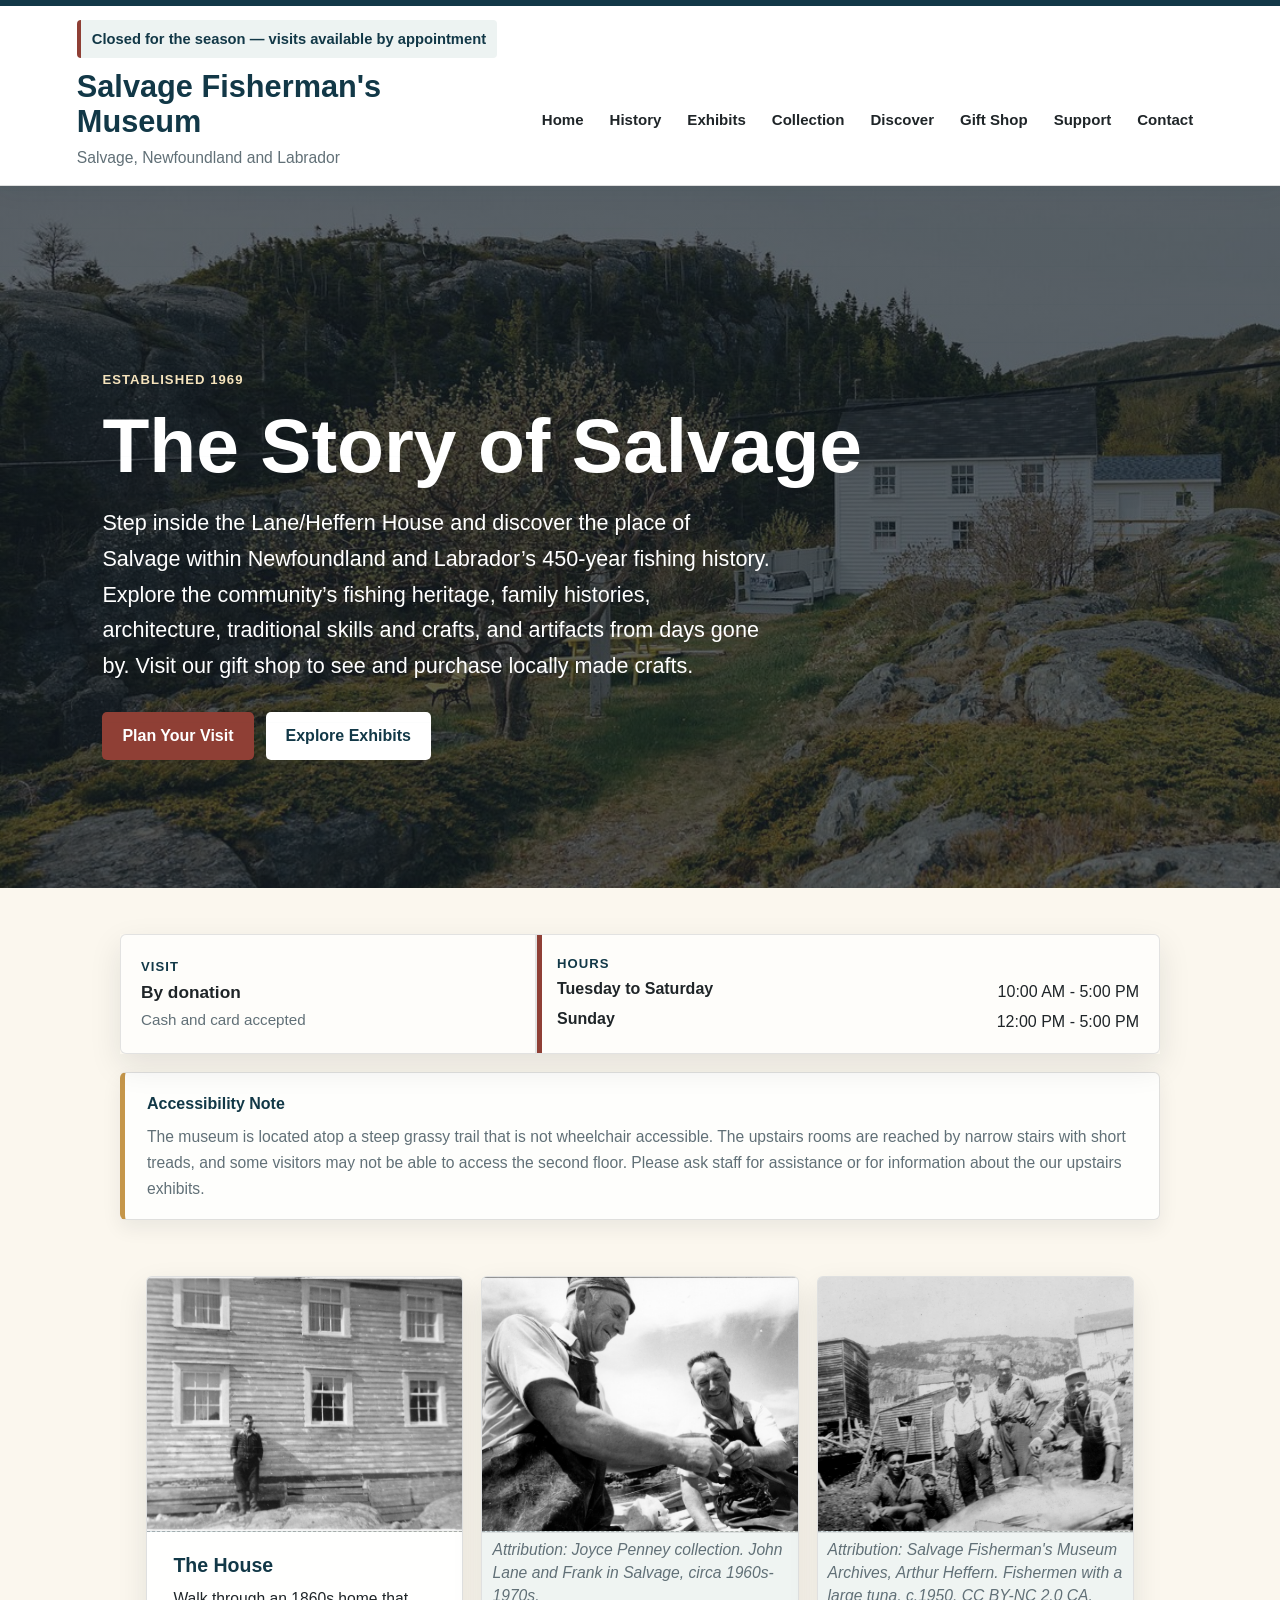
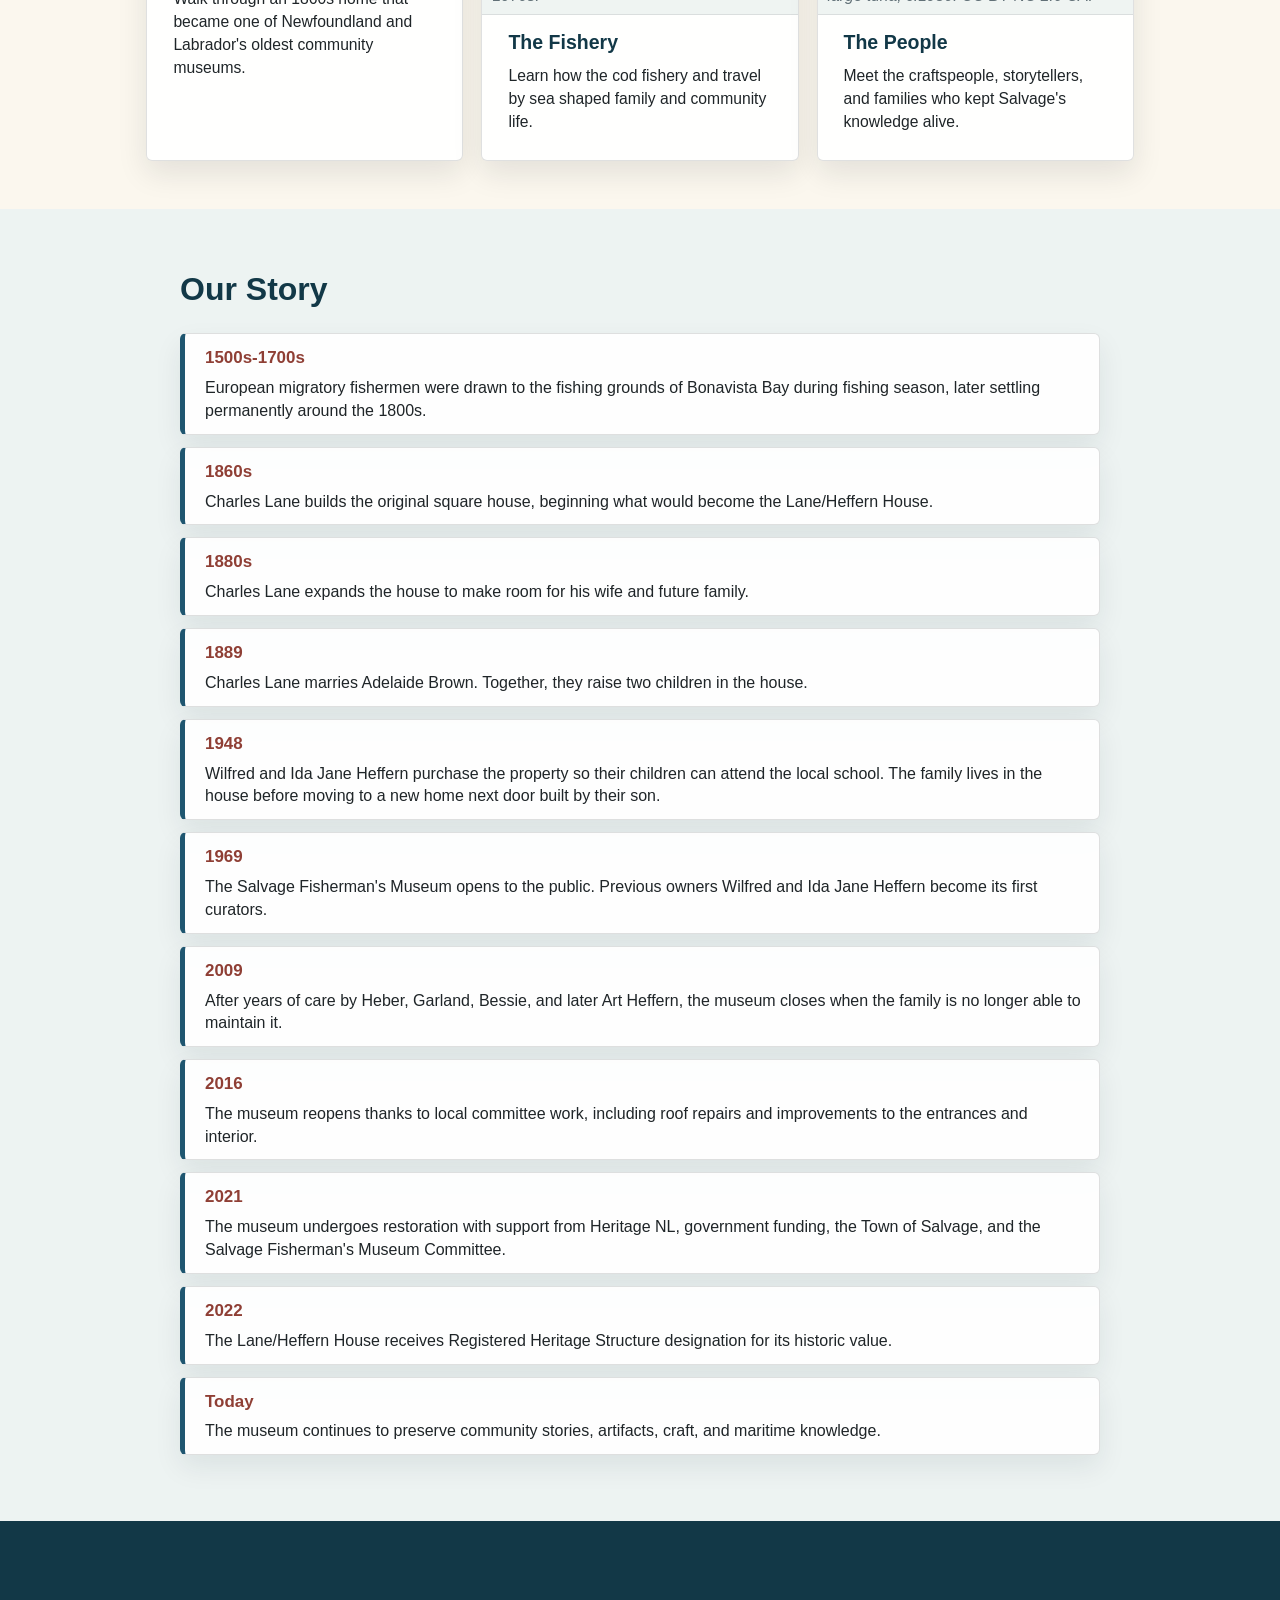
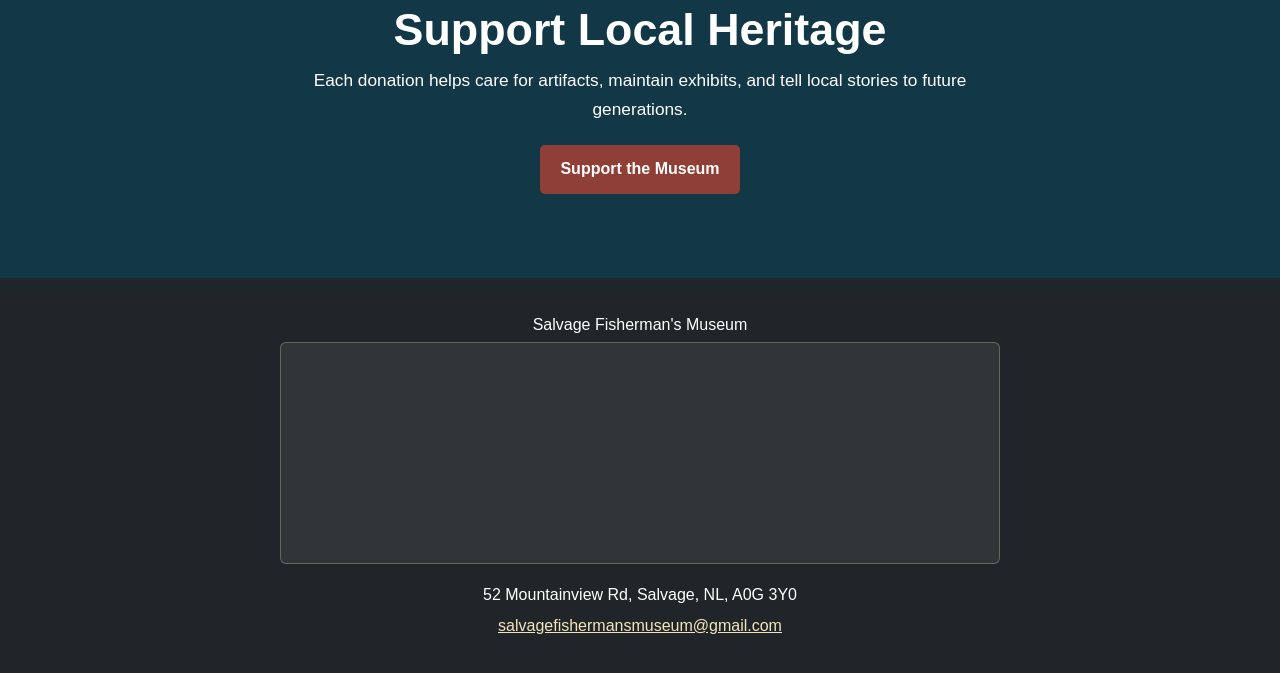
==== commit 2fa19c29: "photos and text edits" ====
--- a/index.html
+++ b/index.html
@@ -47,7 +47,7 @@
 <section class="hero" style="background-image: linear-gradient(rgba(20, 28, 36, 0.68), rgba(20, 28, 36, 0.68)), url(&quot;images/museum-landscape-placeholder.jpg&quot;); background-size: cover, 125% auto; background-position: center center, 0% 50%; background-repeat: no-repeat, no-repeat;" data-bg-overlay="dark">
 <div class="hero-text">
 <h2>The Story of Salvage</h2>
-<p>Step inside the Lane/Heffern House and discover the place of Salvage within Newfoundland and Labrador’s 450-year fishing history. Explore the community’s fishing heritage, family histories, architecture, traditional skills and crafts, and artifacts from days gone by. Visit our craft shop to see and purchase locally made examples of these enduring traditions.</p>
+<p>Step inside the Lane/Heffern House and discover the place of Salvage within Newfoundland and Labrador’s 450-year fishing history. Explore the community’s fishing heritage, family histories, architecture, traditional skills and crafts, and artifacts from days gone by. Visit our gift shop to see and purchase locally made crafts.&nbsp;</p>
 
 <div class="buttons">
 <a class="button" href="#visitor-info">Plan Your Visit</a>
@@ -85,8 +85,10 @@
 
 <div class="card">
 <div class="photo-placeholder" style="position: relative; overflow: hidden;"><img src="images/Penney005.jpg" alt="Penney005" loading="lazy" style="position: absolute; left: -15.6%; top: -12%; width: 130%; height: 130%; max-width: none; margin: 0px; border: 0px; display: block; object-fit: cover; object-position: 52% 40%; transform: rotate(0deg); transform-origin: center center; filter: grayscale(100%);"></div>
+<p class="photo-credit">Attribution: Joyce Penney collection. John Lane and Frank in Salvage, circa 1960s-1970s.</p>
 <h3>The Fishery</h3>
 <p>Learn how the cod fishery and travel by sea shaped family and community life.</p></div><div class="card"><div class="photo-placeholder" style="position: relative; overflow: hidden;"><img src="images/DAI_26.jpg" alt="DAI 26" style="object-fit: cover; object-position: 54% 52%; position: absolute; left: -10.8%; top: -10.4%; width: 120%; height: 120%; max-width: none; margin: 0px; border: 0px; display: block; transform: rotate(0deg); transform-origin: center center; filter: grayscale(100%) brightness(90%) contrast(140%);"></div>
+<p class="photo-credit">Attribution: Salvage Fisherman's Museum Archives, Arthur Heffern. Fishermen with a large tuna, c.1950. CC BY-NC 2.0 CA.</p>
 <h3>The People</h3>
 <p>Meet the craftspeople, storytellers, and families who kept Salvage's knowledge alive.</p>
 </div>
@@ -165,4 +167,5 @@
 <p><a href="mailto:salvagefishermansmuseum@gmail.com">salvagefishermansmuseum@gmail.com</a></p>
 </footer>
 
-<script src="js/main.js"></script></body></html>+<script src="js/main.js"></script>
+</body></html>
--- a/css/style.css
+++ b/css/style.css
@@ -514,15 +514,19 @@
 .photo-credit {
   margin: -10px 0 20px;
   color: var(--muted);
-  font-size: .88rem;
+  font-size: .78rem;
   font-style: italic;
-  line-height: 1.35;
+  line-height: 1.28;
 }
 
 .photo-placeholder + .photo-credit,
 .card .photo-placeholder + .photo-credit {
-  margin-top: -14px;
-  padding: 0 20px;
+  margin: -22px -26px 16px;
+  padding: 6px 10px;
+  text-align: left;
+  background: rgba(238, 243, 241, .92);
+  border-top: 1px solid rgba(31, 37, 40, .1);
+  border-bottom: 1px solid rgba(31, 37, 40, .1);
 }
 
 .background-credit {
@@ -1186,6 +1190,14 @@
     --card-photo-height: 190px;
   }
 
+  body.home-page .hero {
+    min-height: auto;
+    padding-top: 56px;
+    padding-bottom: 56px;
+    background-size: cover, cover !important;
+    background-position: center center, center center !important;
+  }
+
   body .page-header h2 {
     font-size: clamp(1.9rem, 10vw, 2.7rem);
   }
@@ -1278,6 +1290,33 @@
   body.home-page .cards {
     --card-photo-height: 205px;
     width: min(100% - 28px, 760px);
+  }
+}
+
+@media (max-width: 620px) {
+  body .cards:has(> .card:nth-child(3):last-child) > .card:nth-child(3) {
+    grid-column: auto;
+    justify-self: stretch;
+    width: auto;
+  }
+
+  body:not(.home-page) .cards {
+    width: min(100% - 28px, 760px);
+    padding-left: 0;
+    padding-right: 0;
+  }
+
+  body:not(.home-page) .card {
+    padding: 22px;
+  }
+
+  body:not(.home-page) .card h3 {
+    font-size: clamp(1.25rem, 7vw, 1.75rem);
+  }
+
+  body:not(.home-page) .card p {
+    font-size: clamp(1rem, 5.5vw, 1.16rem);
+    line-height: 1.48;
   }
 }
 
